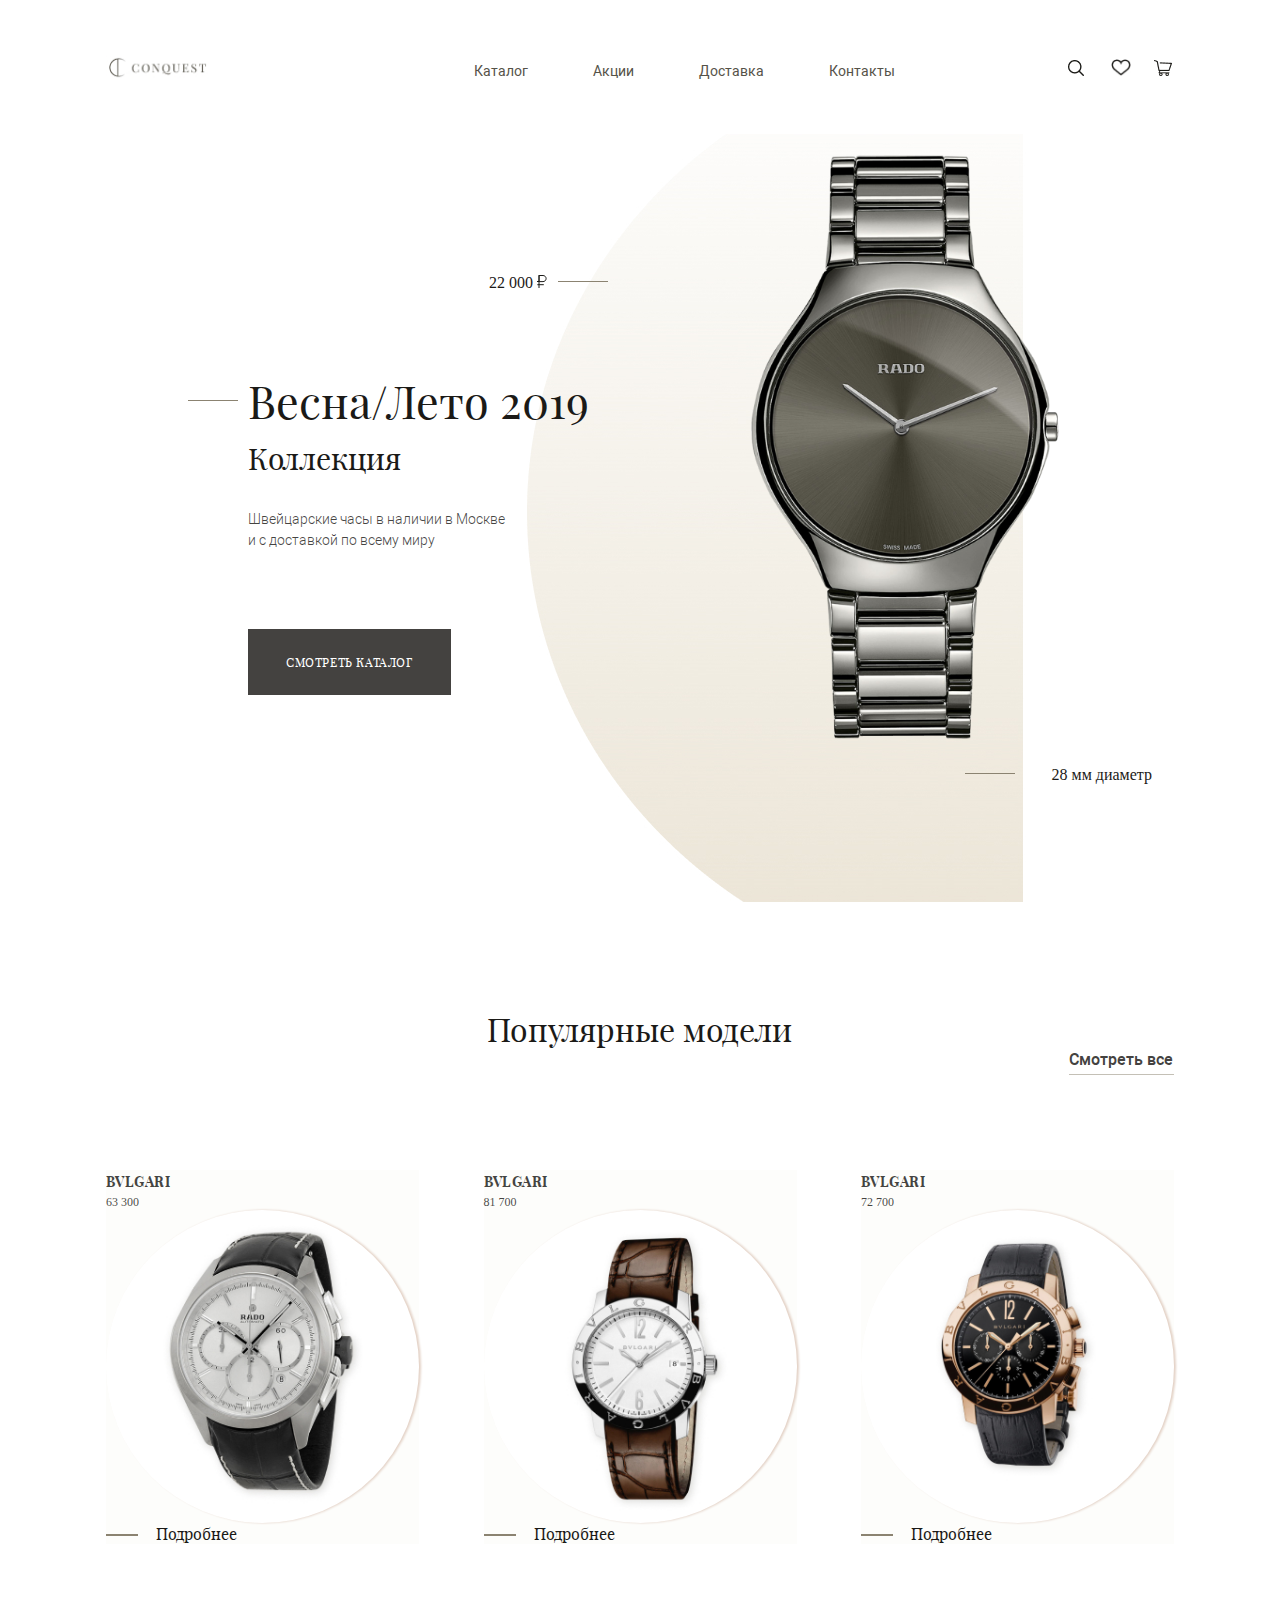
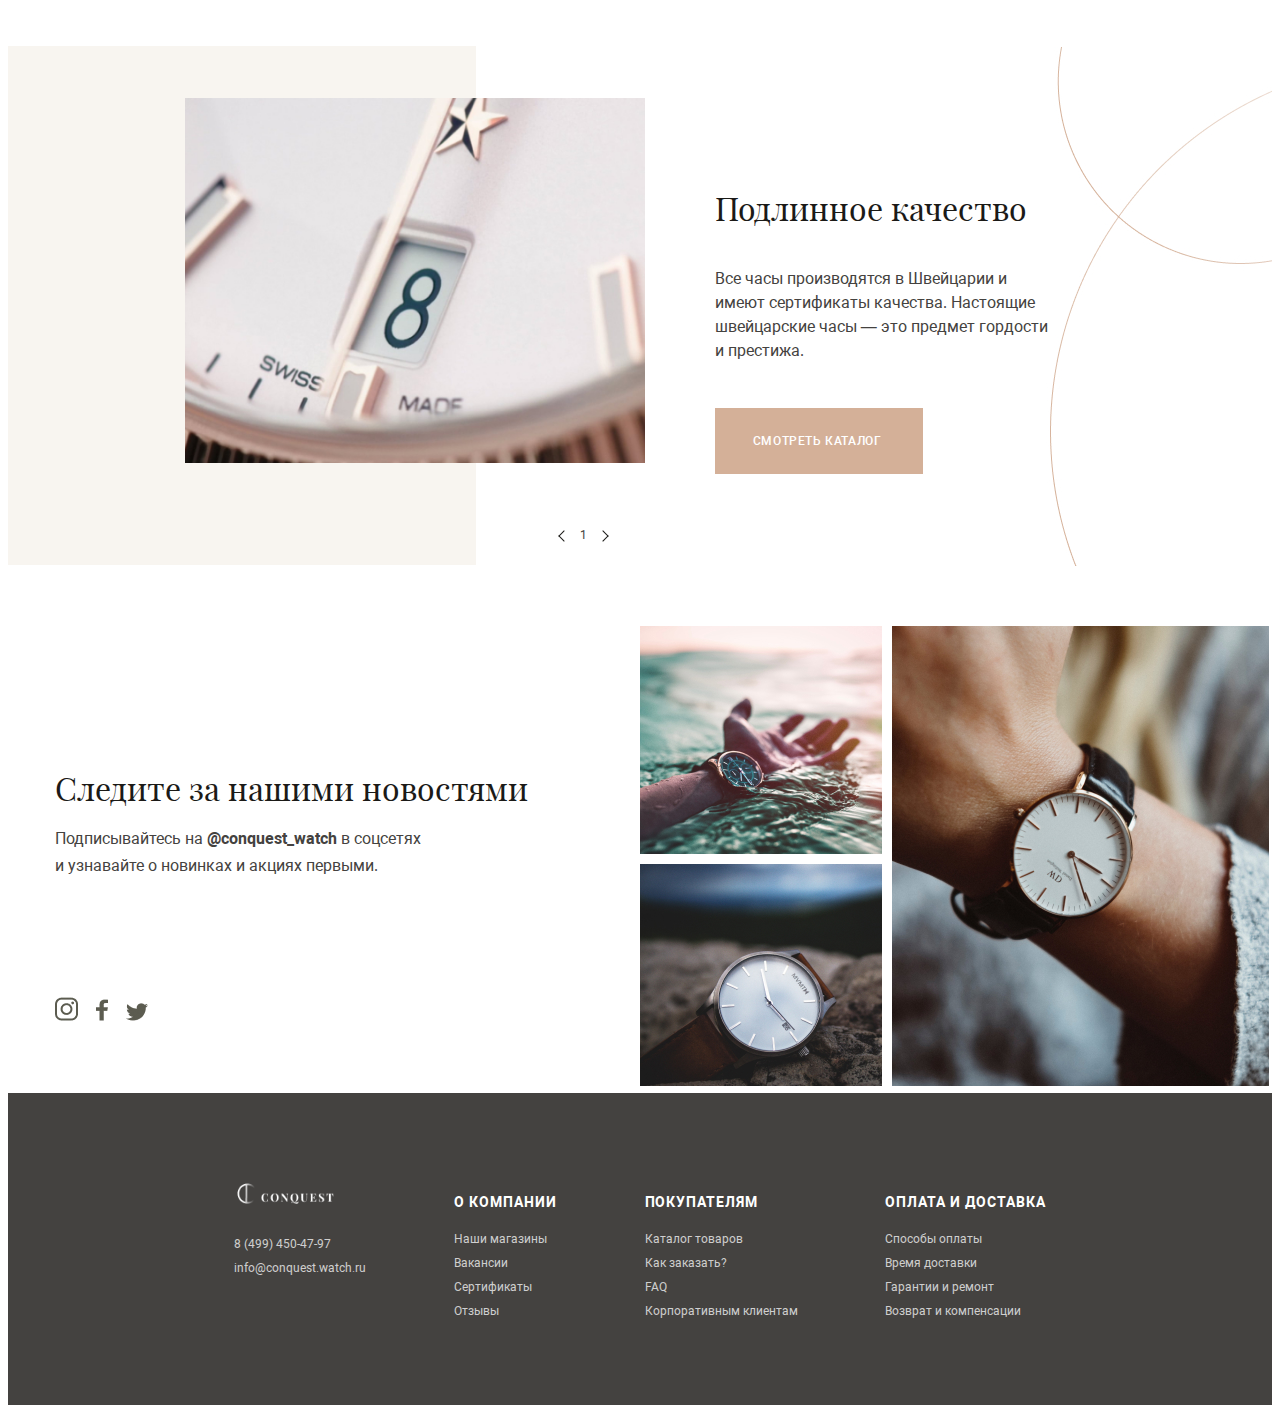
==== source/WatchStore/index.html @ 97997b3a "Add files via upload" ====
<!DOCTYPE html>
<html lang="ru">
<head>
  <meta charset="UTF-8">
  <meta name="viewport" content="width=device-width, initial-scale=1.0">
  <link rel="stylesheet" href="styles/header_style.css">
  <link rel="stylesheet" href="styles/main_style.css">
  <link rel="stylesheet" href="styles/footer_style.css">
  <title>Watch</title>
</head>

<body>

<header class="page-header">
  <h1 class="visually-hidden">Коллекция часов Conquest</h1>
  <nav class="page-header__main-nav main-nav">
    <a class="main-nav__logo logo">
      <img class="logo__img" src="img/logo.jpg" alt="Логотип" width="103" height="26">
    </a>

    <ul class="main-nav__list">
      <li class="main-nav__item">
        <a class="main-nav__link" href="#">Каталог</a>
      </li>
      <li class="main-nav__item">
        <a class="main-nav__link" href="#">Акции</a>
      </li>
      <li class="main-nav__item">
        <a class="main-nav__link" href="#">Доставка</a>
      </li>
      <li class="main-nav__item">
        <a class="main-nav__link" href="#">Контакты</a>
      </li>
    </ul>
  </nav>
  <nav class="page-header__user-nav user-nav">
      <a class="user-nav__link" href="#"> 
        <img src="img/Vector.jpg" alt="поиск" >
      </a>
      <a class="user-nav__link" href="#">
        <img src="img/Vector-2.jpg" alt="избранное" >
      </a>
      <a class="user-nav__link" href="#" >
        <img src="img/Vector-1.jpg" alt="корзина" >
      </a>
  </nav>
</header>

<main class="main">
  <section class="promo">
    <div class='promo__info'>
      <h2 class="promo__title">Весна/Лето 2019</h2>
      <p class="promo__sub-title">Коллекция</p>
      <p class="promo__description">Швейцарские часы в наличии в Москве и с доставкой по всему миру</p>
      <a class="promo__link button button--dark" href="#">Смотреть каталог</a>
    </div>
    <div class="promo__item">
      <img class="promo__img" src="img/watch_main.png" alt="Тёмные часы с сапфировым стеклом из новой коллекции" width="502" height="804">
      <span class="promo__price">22 000
        <svg width="10" height="13" viewBox="0 0 10 13" fill="none" xmlns="http://www.w3.org/2000/svg">
          <path d="M2.04761 0.500854H6.03569C7.72543 0.500854 9.09524 1.87066 9.09524 3.5604C9.09524 5.25014 7.72543 6.61995 6.03569 6.61995H2.04761V0.500854Z" stroke="#1B1A17"/>
          <path d="M2 6.50085H0" stroke="#1B1A17"/>
          <path d="M2.00006 0.000854492V13.0009M0.30957 9.69562H6.80958" stroke="#1B1A17"/>
        </svg>
      </span>
      <span class="promo__characteristics">28 мм диаметр</span>
    </div>
  </section>
  
  <section class="popular">
    <h3 class="popular__title heading">Популярные модели</h3>
    <a class="popular__show-more" href="#">Смотреть все</a>
    <ul class="popular__list">
      <li class="popular__item">
        <article class="popular__card card">
          <h2 class="card__title">BVLGARI</h2>
          <span class="card__price">63 300</span>
          <img class="card__img" src="img/watch_1.jpg" alt="описание вида часов" width="313" height="313">
          <a class="card__link" href="#">Подробнее</a>
        </article>
      </li>
      <li class="popular__item">
        <article class="popular__card card">
          <h2 class="card__title">BVLGARI</h2>
          <span class="card__price">81 700</span>
          <img  class="card__img" src="img/watch_3.jpg" alt="описание вида часов" width="313" height="313">
          <a class="card__link" href="#">Подробнее</a>
        </article>
      </li>
      <li class="popular__item">
        <article class="popular__card card">
          <h2 class="card__title">BVLGARI</h2>
          <span class="card__price">72 700</span>
          <img  class="card__img" src="img/watch_4.jpg" alt="описание вида часов" width="313" height="313">
          <a class="card__link" href="#">Подробнее</a>
        </article>
      </li>
    </ul>
  </section>

  <section class="advantages">
    <h2 class="visually-hidden">Преимущества</h2>
    <ul class="advantagess__list">
      <li class="advantages__item visually-hidden">
        <div class="advantages__left">
          <img class="advantages__img" src="img/photo_banner.jpg" alt="детализация механизма часов" width="521" height="414">
        </div>
        <div class="advantages__right">
          <h3 class="advantages__title heading">Подлинное качество</h3>
          <p class="advantages__description">Все часы производятся в Швейцарии и имеют сертификаты качества. Настоящие швейцарские часы — это предмет гордости и престижа.</p>
          <a class="advantages__link button" href="#">Смотреть каталог</a>
        </div>
      </li>
      <li class="advantages__item visually-hidden">
        <div class="advantages__left">
          <img class="advantages__img" src="img/photo_banner2.jpg" alt="детализация механизма часов" width="521" height="414">
        </div>
        <div class="advantages__right">
          <h3 class="advantages__title heading">Быстрая доставка</h3>
          <p class="advantages__description">Ваши часы найдут вас хоть в исландских ледниках, хоть в перуанских Андах.</p>
          <a class="advantages__link button" href="#">Смотреть каталог</a>
        </div>
      </li>
      <li class="advantages__item visually-hidden">
        <div class="advantages__left">
          <img class="advantages__img" src="img/photo_banner3.jpg" alt="детализация механизма часов" width="521" height="414">
        </div>
        <div class="advantages__right">
          <h3 class="advantages__title heading">Доступный сервис</h3>
          <p class="advantages__description">Курьер бесплатно заберет наши часы в случае поломки в период гарантийного срока, а потом привезет обратно. </p>
          <a class="advantages__link button" href="#">Смотреть каталог</a>
        </div>
      </li>
    </ul>
    <div class="advantages__slider-control slider-control">
      <button class="advantages__button arrow_prev" type="button"></button>
      <span class="slider-control__position"></span>
      <button class="advantages__button arrow_next" type="button"></button>
    </div>
  </section>

  <section class="news-company">
    <h2 class="visually-hidden">Подписка на новости</h2>
    <div class="news-company__left">
      <h2 class="news-company__text heading">Следите за нашими новостями</h2>
      <p class="news-company__description">Подписывайтесь на <strong>@conquest_watch</strong> в соцсетях <br> и узнавайте о новинках и акциях первыми.</p>
      <section class="news-company__socials socials">
        <h2 class="visually-hidden">Наши социальные сети</h2>
        <ul class="socials__list">
          <li class="socials__item">
            <a class="socials__link" href="https://instagram.com" target="_blank"><img src="img/instagram_icon.jpg" alt="Мы в инсте" /></a>
          </li>
          <li class="socials__item">
            <a class="socials__link" href="https://facebook.com" target="_blank"> <img src="img/facebook_icon.jpg" alt="Мы в ФБ" /></a>
          </li>
          <li class="socials__item">
            <a class="socials__link" href="https://twitter.com" target="_blank"> <img src="img/twitter_icon.jpg" alt="Мы в twitter" /></a>
          </li>
        </ul>
      </section>
    </div>
    <div class="news-company__right">
      <a href="#"><img class="news-company__img open-modal" data-modal="1" src="img/photo_1.jpg" alt="Описание фото" width="242" height="228"></a>
      <a href="#"><img class="news-company__img open-modal" data-modal="2" src="img/photo_2.jpg" alt="Описание фото" width="242" height="228"></a>
      <a href="#"><img class="news-company__img open-modal" data-modal="3" src="img/photo_3.jpg" alt="Описание фото" width="377" height="460"></a>
    </div>

    <div class="modal-window" data-modal="1">
      <svg class="modal__cross js-modal-close" xmlns="http://www.w3.org/2000/svg" viewBox="0 0 24 24">
        <path d="M23.954 21.03l-9.184-9.095 9.092-9.174-2.832-2.807-9.09 9.179-9.176-9.088-2.81 2.81 9.186 9.105-9.095 9.184 2.81 2.81 9.112-9.192 9.18 9.1z"/></svg>
      <div class="modal__title">
        <img class="modal-window__img" alt="Описание фото" />
        <div class="modal-window__text">
          <h2>This is news!</h2>
          <p>Sed ut perspiciatis, unde omnis iste natus error sit voluptatem accusantium doloremque laudantium, 
            totam rem aperiam eaque ipsa, quae ab illo inventore veritatis et quasi architecto beatae vitae dicta sunt, 
            explicabo. Nemo enim ipsam voluptatem, quia voluptas sit, aspernatur aut odit aut fugit, 
            sed quia consequuntur magni dolores eos, qui ratione voluptatem sequi nesciunt, neque porro quisquam est, 
            qui dolorem ipsum, quia dolor sit, amet, consectetur, adipisci velit, sed quia non numquam eius modi 
            tempora incidunt, ut labore et dolore magnam aliquam quaerat voluptatem. </p>
            <p>Ut enim ad minima veniam, quis nostrum exercitationem ullam corporis suscipit laboriosam, 
            nisi ut aliquid ex ea commodi consequatur? Quis autem vel eum iure reprehenderit, qui in ea voluptate 
            velit esse, quam nihil molestiae consequatur, vel illum, qui dolorem eum fugiat, quo voluptas nulla pariatur? 
            At vero eos et accusamus et iusto odio dignissimos ducimus, qui blanditiis praesentium voluptatum 
            deleniti atque corrupti, quos dolores et quas molestias excepturi sint, obcaecati cupiditate non provident, 
            similique sunt in culpa, qui officia deserunt mollitia animi, id est laborum et dolorum fuga. </p>
        </div>
      </div>
    </div>

    <div class="modal-window" data-modal="2">
      <svg class="modal__cross js-modal-close" xmlns="http://www.w3.org/2000/svg" viewBox="0 0 24 24">
        <path d="M23.954 21.03l-9.184-9.095 9.092-9.174-2.832-2.807-9.09 9.179-9.176-9.088-2.81 2.81 9.186 9.105-9.095 9.184 2.81 2.81 9.112-9.192 9.18 9.1z"/></svg>
        <div class="modal__title">
          <img class="modal-window__img" alt="Описание фото" />
          <div class="modal-window__text">
            <h2>This is news!</h2>
            <p>Sed ut perspiciatis, unde omnis iste natus error sit voluptatem accusantium doloremque laudantium, 
              totam rem aperiam eaque ipsa, quae ab illo inventore veritatis et quasi architecto beatae vitae dicta sunt, 
              explicabo. Nemo enim ipsam voluptatem, quia voluptas sit, aspernatur aut odit aut fugit, 
              sed quia consequuntur magni dolores eos, qui ratione voluptatem sequi nesciunt, neque porro quisquam est, 
              qui dolorem ipsum, quia dolor sit, amet, consectetur, adipisci velit, sed quia non numquam eius modi 
              tempora incidunt, ut labore et dolore magnam aliquam quaerat voluptatem. </p>
              <p>Ut enim ad minima veniam, quis nostrum exercitationem ullam corporis suscipit laboriosam, 
              nisi ut aliquid ex ea commodi consequatur? Quis autem vel eum iure reprehenderit, qui in ea voluptate 
              velit esse, quam nihil molestiae consequatur, vel illum, qui dolorem eum fugiat, quo voluptas nulla pariatur? 
              At vero eos et accusamus et iusto odio dignissimos ducimus, qui blanditiis praesentium voluptatum 
              deleniti atque corrupti, quos dolores et quas molestias excepturi sint, obcaecati cupiditate non provident, 
              similique sunt in culpa, qui officia deserunt mollitia animi, id est laborum et dolorum fuga. </p>
          </div>
        </div>
    </div>

    <div class="modal-window" data-modal="3">
      <svg class="modal__cross js-modal-close" xmlns="http://www.w3.org/2000/svg" viewBox="0 0 24 24">
        <path d="M23.954 21.03l-9.184-9.095 9.092-9.174-2.832-2.807-9.09 9.179-9.176-9.088-2.81 2.81 9.186 9.105-9.095 9.184 2.81 2.81 9.112-9.192 9.18 9.1z"/></svg>
        <div class="modal__title">
          <img class="modal-window__img" alt="Описание фото" />
          <div class="modal-window__text">
            <h2>This is news!</h2>
            <p>Sed ut perspiciatis, unde omnis iste natus error sit voluptatem accusantium doloremque laudantium, 
              totam rem aperiam eaque ipsa, quae ab illo inventore veritatis et quasi architecto beatae vitae dicta sunt, 
              explicabo. Nemo enim ipsam voluptatem, quia voluptas sit, aspernatur aut odit aut fugit, 
              sed quia consequuntur magni dolores eos, qui ratione voluptatem sequi nesciunt, neque porro quisquam est, 
              qui dolorem ipsum, quia dolor sit, amet, consectetur, adipisci velit, sed quia non numquam eius modi 
              tempora incidunt, ut labore et dolore magnam aliquam quaerat voluptatem. </p>
              <p>Ut enim ad minima veniam, quis nostrum exercitationem ullam corporis suscipit laboriosam, 
              nisi ut aliquid ex ea commodi consequatur? Quis autem vel eum iure reprehenderit, qui in ea voluptate 
              velit esse, quam nihil molestiae consequatur, vel illum, qui dolorem eum fugiat, quo voluptas nulla pariatur? 
              At vero eos et accusamus et iusto odio dignissimos ducimus, qui blanditiis praesentium voluptatum 
              deleniti atque corrupti, quos dolores et quas molestias excepturi sint, obcaecati cupiditate non provident, 
              similique sunt in culpa, qui officia deserunt mollitia animi, id est laborum et dolorum fuga. </p>
          </div>
        </div>
    </div>

    <div class="overlay-modal"></div>
  </section>
</main>

<footer class="page-footer">
  <div class="page-footer__column page-footer-column--logo">
    <a class="page-footer__logo logo">
      <img class="page-footer__logo logo" src="img/logo_footer.png" alt="Логотип" width="103" height="26">
    </a>
    <div class="page-footer__wrapper">
      <p><a class="page-footer__link" href="tel:+784994504797">8 (499) 450-47-97</a><br>
      <a class="page-footer__link" href="mailto:info@conquest.watch.ru">info@conquest.watch.ru</a></p>
    </div>
  </div>
  <div class="page-footer__column page-footer__column--about">
    <h3 class="page-footer__title">О Компании</h3>
    <div class="page-footer__wrapper">
      <ul class="page-footer__list">
        <li class="page-footer__item">
          <a class="page-footer__link" href="#">Наши магазины</a>
        </li>
        <li class="page-footer__item">
          <a class="page-footer__link" href="#">Вакансии</a>
        </li>
        <li class="page-footer__item">
          <a class="page-footer__link" href="#">Сертификаты</a>
        </li>
        <li class="page-footer__item">
          <a class="page-footer__link" href="#">Отзывы</a>
        </li>
      </ul>
    </div>
  </div>
  <div class="page-footer__column page-footer__column--about">
    <h3 class="page-footer__title">Покупателям</h3>
    <div class="page-footer__wrapper">
      <ul class="page-footer__list">
        <li class="page-footer__item">
          <a class="page-footer__link" href="#">Каталог товаров</a>
        </li>
        <li class="page-footer__item">
          <a class="page-footer__link" href="#">Как заказать?</a>
        </li>
        <li class="page-footer__item">
          <a class="page-footer__link" href="#">FAQ</a>
        </li>
        <li class="page-footer__item">
          <a class="page-footer__link" href="#">Корпоративным клиентам</a>
        </li>
      </ul>
    </div>
  </div>
  <div class="page-footer__column page-footer__column--about">
    <h3 class="page-footer__title">Оплата и доставка</h3>
    <div class="page-footer__wrapper">
      <ul class="page-footer__list">
        <li class="page-footer__item">
          <a class="page-footer__link" href="#">Способы оплаты</a>
        </li>
        <li class="page-footer__item">
          <a class="page-footer__link" href="#">Время доставки</a>
        </li>
        <li class="page-footer__item">
          <a class="page-footer__link" href="#">Гарантии и ремонт</a>
        </li>
        <li class="page-footer__item">
          <a class="page-footer__link" href="#">Возврат и компенсации</a>
        </li>
      </ul>
    </div>
  </div>
</footer>
<script src="scripts/index.js" ></script>
</body>
</html>
---- source/WatchStore/styles/header_style.css ----
@font-face {
  font-family: "Playfair Display";
  src: url("../fonts/playfair/Playfairdisplayregular.woff2") format("woff2");
  font-weight: 400;
  font-style: normal;
  font-display: swap;
}

@font-face {
  font-family: "Playfair Display";
  src: url("../fonts/playfair/Playfairdisplaybold.woff2") format("woff2");
  font-weight: 700;
  font-style: normal;
  font-display: swap;
}

@font-face {
  font-family: "Roboto";
  src: url("../fonts/roboto/Roboto.woff2") format("woff2");
  font-weight: 400;
  font-style: normal;
  font-display: swap;
}

@font-face {
  font-family: "Roboto";
  src: url("../fonts/roboto/Robotobold.woff2") format("woff2");
  font-weight: 700;
  font-style: normal;
  font-display: swap;
}

@font-face {
  font-family: "Roboto";
  src: url("../fonts/roboto/Robotolight.woff2") format("woff2");
  font-weight: 300;
  font-style: normal;
  font-display: swap;
}

@font-face {
  font-family: "Roboto";
  src: url("../fonts/roboto/Robotoblack.woff2") format("woff2");
  font-weight: 900;
  font-style: normal;
  font-display: swap;
}

@font-face {
  font-family: "Roboto";
  src: url("../fonts/roboto/Robotoitalic.woff2") format("woff2");
  font-weight: 400;
  font-style: italic;
  font-display: swap;
}

@font-face {
  font-family: "Roboto";
  src: url("../fonts/roboto/Robotomedium.woff2") format("woff2");
  font-weight: 500;
  font-style: normal;
  font-display: swap;
}

@font-face {
  font-family: "Roboto";
  src: url("../fonts/roboto/Robotothin.woff2") format("woff2");
  font-weight: 100;
  font-style: normal;
  font-display: swap;
}

body {
  font-family: "Roboto", sans-serif;
  font-size: 16px;
  line-height: 24px;
  color: #444240;
  background-color: #ffffff;
}

a {
  text-decoration: none;
  cursor: pointer;
}

h2 {
  margin: 0;
}

a:active {
  color: #d4b098;
}

img {
  max-width: 100%;
  height: auto;
}

ul {
  list-style: none;
  padding: 0;
}

.heading {
  font-family: "Playfair Display", serif;
  font-weight: 400;
  font-size: 32px;
  line-height: 43px;
  color: #1b1a17;
}

.button {
  font-weight: 500;
  font-size: 12px;
  line-height: 14px;
  letter-spacing: 0.05em;
  text-transform: uppercase;
  color: #ffffff;
  padding: 26px 38px;
  background-color: #d4b098;
}

.button--dark {
  background-color: #444240;
}

.main-nav__link {
  font-size: 14px;
  line-height: 16px;
  color: #555248;
}

.news-company__description {
  font-size: 16px;
  line-height: 27px;
  color: #444240;
}

.page-footer {
  background-color: #444240;
}

.page-footer__link {
  font-size: 12px;
  line-height: 14px;
  color: rgba(255, 255, 255, 0.75);
}

.page-footer__title {
  font-weight: 700;
  font-size: 14px;
  line-height: 16px;
  letter-spacing: 0.07em;
  text-transform: uppercase;
  color: #ffffff;
}

.page-header {
  display: flex;
  padding: 35px 98px;
  justify-content: space-between;
}

.main-nav {
  display: flex;
  align-items: center;
  justify-content: space-between;
}

.main-nav__logo {
  display: inline-block;
  margin-right: 265px;
}

.main-nav__list {
  display: flex;
}

.main-nav__item:not(:last-child) {
  margin-right: 65px;
}

.main-nav__item {
  align-self: start;
}

a:hover {
  color: #d4b098;
}

.user-nav {
  display: flex;
  margin-top: 16px;
}

.user-nav__link {
  width: 20px;
  height: 20px;
}

.user-nav__link:not(:last-child) {
  margin-right: 23px;
}

@keyframes change {
  from {
    transform: rotate(0);
  }
  to {
    transform: rotate(360deg);
  }
}

.user-nav__link:hover {
  animation: change 2s;
  color: #fff;
}
---- source/WatchStore/styles/main_style.css ----
.promo {
  font-family: "Playfair Display", serif;
  color: #1b1a17;
  display: flex;
  justify-content: space-between;
  margin: 0 120px;
  position: relative;
  background: url(../img/elipse_main.jpg) no-repeat -70px 0px;
}

.promo__title {
  font-weight: 400;
  font-size: 45px;
  line-height: 60px;
  white-space: nowrap;
}

.promo__title::before {
  position: absolute;
  content: "";
  width: 50px;
  height: 0;
  border-bottom: 1px solid #8b8371;
  display: inline-block;
  top: 30px;
  left: -60px;
}

.promo__sub-title {
  font-size: 30px;
  margin-top: 16px;
}

.promo__description {
  font-family: "Roboto", sans-serif;
  font-weight: 300;
  font-size: 14px;
  line-height: 21px;
  width: 260px;
  color: rgba(27, 26, 23, 0.82);
  margin-top: 39px;
}

.promo__item {
  width: 650px;
  margin-right: 50px;
}

.promo__info {
  margin: 236px 120px;
  position: relative;
}

.promo__link {
  display: inline-block;
  margin-top: 64px;
}

.promo__price {
  font-size: 16px;
  line-height: 22px;
  font-family: serif;
  position: absolute;
  right: 583px;
  top: 138px;
  width: 80px;
}

.promo__price::after {
  position: absolute;
  content: "";
  width: 50px;
  height: 0;
  border-bottom: 1px solid #8b8371;
  display: inline-block;
  top: 9px;
  margin-left: 11px;
}

.promo__characteristics {
  font-size: 16px;
  font-family: serif;
  line-height: 22px;
  position: absolute;
  right: 0;
  bottom: 145px;
}

.promo__characteristics::before {
  position: absolute;
  content: "";
  width: 50px;
  height: 0;
  border-bottom: 1px solid #8b8371;
  display: inline-block;
  top: 9px;
  margin-right: 15px;
  right: 122px;
}

.popular__title {
  margin: 76px auto 0;
  width: 306px;
}

.popular__list {
  display: flex;
  justify-content: space-between;
  padding: 79px 98px 86px;
}

.popular__show-more {
  font-weight: 500;
  font-size: 16px;
  line-height: 19px;
  color: #444240;

  display: block;
  width: 105px;
  padding-bottom: 5px;
  border-bottom: 1px solid #c4c0b6;
  margin-left: auto;
  margin-right: 98px;
}

.popular__item {
  width: 313px;
  background-color: #fdfdfb;
}

.card {
  font-family: "Playfair Display", serif;
  display: grid;
}

.card__title {
  font-weight: 700;
  font-size: 14px;
  line-height: 24px;
  letter-spacing: 0.03em;
  color: rgba(27, 26, 23, 0.82);
}

.card__price {
  font-size: 12px;
  font-family: serif;
  line-height: 16px;
  color: rgba(27, 26, 23, 0.82);
}

.card__link {
  font-size: 16px;
  line-height: 21px;
  color: #1b1a17;
  position: relative;
  padding-left: 50px;
}

.card__link::before {
  content: "";
  position: absolute;
  width: 30px;
  height: 0px;
  top: 11px;
  left: 0px;
  border: 1px solid #8b8371;
}

.card__img {
  filter: drop-shadow(2px 0px 1px #e2d0c4);
  border-radius: 50%;
}

.advantages {
  padding: 52px 222px 21px 177px;
  background: url("../img/background_banner_1.jpg") no-repeat,
    url("../img/background_banner.jpg") no-repeat 100%;
}

.advantagess__list {
  padding: 0;
  margin: 0;
}

.advantages__item {
  display: flex;
}

.advantages__left {
  width: 521px;
  height: 414px;
  margin-right: 70px;
}

.advantages__right {
  width: 380px;
  display: flex;
  flex-direction: column;
}

.advantages__title {
  margin: 88px 0 38px;
}

.advantages__description {
  font-size: 16px;
  line-height: 24px;
  color: #444240;
  margin-top: 0;
  margin-bottom: 45px;
}

.advantages__link {
  width: 132px;
}

.advantages__link:hover {
  color: #444240;
}

.slider-control {
  width: 60px;
  height: 13px;
  font-size: 12px;
  line-height: 16px;
  display: flex;
  margin-top: 20px;
  margin-left: 375px;
}

.advantages__button {
  border: none;
  padding: 0;
  width: 8px;
  height: 8px;
  border-top: 0.5px solid #1b1a17;
  border-left: 0.5px solid #1b1a17;
  background: #fff;
  cursor: pointer;
}

.arrow_prev {
  transform: rotate(-45deg);
}

.arrow_next {
  transform: rotate(135deg);
}

.slider-control__position {
  margin-top: 3px;
  display: inline-block;
  margin: -5px 12px;
}

.news-company {
  display: flex;
  flex-direction: row;
  width: 1171px;
  margin: 60px auto 0;
}

.news-company__left {
  width: 50%;
  margin-top: 140px;
}

.news-company__right {
  display: flex;
  flex-direction: column;
  flex-wrap: wrap;
  row-gap: 3px;
  column-gap: 10px;
  width: 50%;
  max-height: 500px;
}

.socials__list {
  display: flex;
  padding: 0;
  column-gap: 18px;
  align-items: baseline;
  margin-top: 118px;
}

.socials__link:hover {
  filter: opacity(30%);
  transition: 0.5s ease-in-out;
}

.modal-window {
  position: fixed;
  top: 50%;
  left: 50%;
  transform: translate(-50%, -50%);
  z-index: 11;
  box-shadow: 0 3px 10px -0.5px rgba(0, 0, 0, 0.2);
  text-align: center;
  padding: 30px;
  border-radius: 3px;
  background-color: #fff;
  transition: 0.3s all;
  display: none;
}

.modal__cross {
  width: 15px;
  height: 15px;
  position: absolute;
  top: 20px;
  right: 20px;
  fill: #444;
  cursor: pointer;
}

.overlay-modal {
  display: none;
  position: fixed;
  top: 0;
  left: 0;
  width: 100%;
  height: 100%;
  background-color: rgba(0, 0, 0, 0.5);
  z-index: 10;
  transition: 0.3s all;
}

.modal-window.active,
.overlay-modal.active {
  display: block;
}

.modal__title {
  display: flex;
  flex-direction: row;
  justify-content: space-between;
  height: 80vh;
  text-align: justify;
  overflow: scroll;
}

.modal-window__img {
  object-fit: cover;
  margin-bottom: 25px;
  margin-right: 25px;
  position: sticky;
  top: 0;
}
---- source/WatchStore/styles/footer_style.css ----
.page-footer {
  display: flex;
  flex-direction: row;
  justify-content: space-around;
  padding: 87px 182px 67px;
}

.visually-hidden {
  display: none;
}
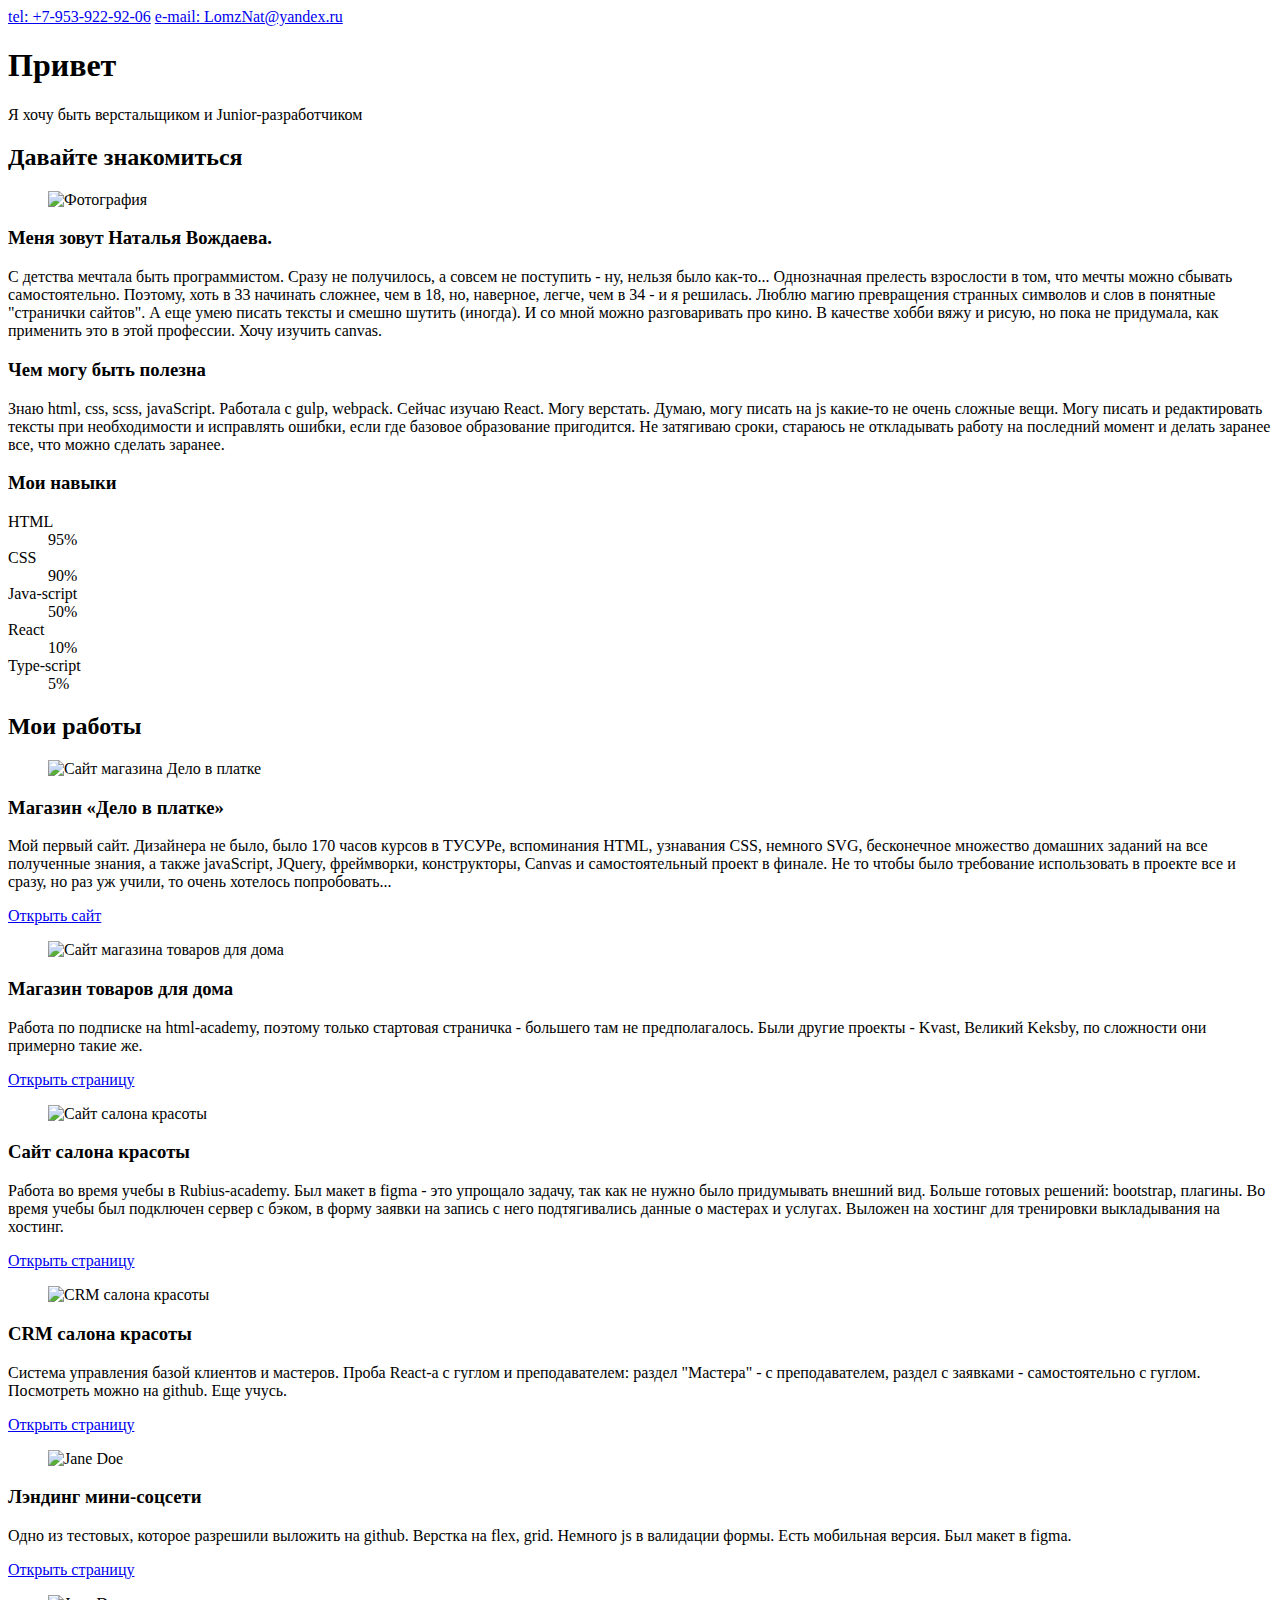
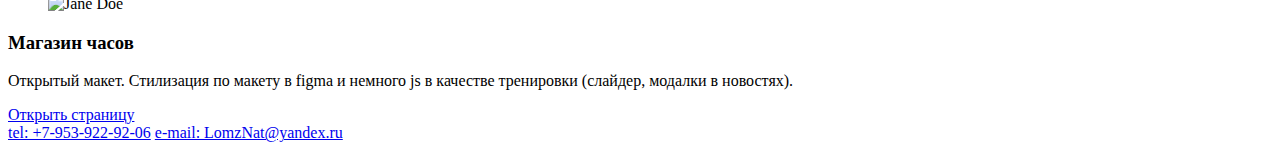
==== commit 2bc226db: "WatchStore like a new page" ====
--- a/source/WatchStore/index.html
+++ b/source/WatchStore/index.html
@@ -1,311 +1,126 @@
 <!DOCTYPE html>
 <html lang="ru">
-<head>
-  <meta charset="UTF-8">
-  <meta name="viewport" content="width=device-width, initial-scale=1.0">
-  <link rel="stylesheet" href="styles/header_style.css">
-  <link rel="stylesheet" href="styles/main_style.css">
-  <link rel="stylesheet" href="styles/footer_style.css">
-  <title>Watch</title>
-</head>
+  <head>
+    <meta charset="UTF-8">
+    <link rel="stylesheet" href="style.css">
+    <link href="https://fonts.googleapis.com/css?family=Montserrat:400,500,700|Old+Standard+TT&display=swap&subset=cyrillic" rel="stylesheet">
+    <title>Портфолио Junior dev_Вождаева</title>
+  </head>
 
-<body>
+  <body>
+    <header class="page-header">
+      <div class="container">
+      <a href="tel:+79539229206" class="header-phone">tel: +7-953-922-92-06</a>
+      <a href="mailto:LomzNat@yandex.ru" class="header-email">e-mail: LomzNat@yandex.ru</a>  
+      </div>  
+    </header>
 
-<header class="page-header">
-  <h1 class="visually-hidden">Коллекция часов Conquest</h1>
-  <nav class="page-header__main-nav main-nav">
-    <a class="main-nav__logo logo">
-      <img class="logo__img" src="img/logo.jpg" alt="Логотип" width="103" height="26">
-    </a>
+    <section class="hero-image">
+      <div class="container">
+      <h1 class="heading">Привет</h1>
+      <p>Я хочу быть верстальщиком и Junior-разработчиком</p>
+    </div>
+    </section>
 
-    <ul class="main-nav__list">
-      <li class="main-nav__item">
-        <a class="main-nav__link" href="#">Каталог</a>
-      </li>
-      <li class="main-nav__item">
-        <a class="main-nav__link" href="#">Акции</a>
-      </li>
-      <li class="main-nav__item">
-        <a class="main-nav__link" href="#">Доставка</a>
-      </li>
-      <li class="main-nav__item">
-        <a class="main-nav__link" href="#">Контакты</a>
-      </li>
-    </ul>
-  </nav>
-  <nav class="page-header__user-nav user-nav">
-      <a class="user-nav__link" href="#"> 
-        <img src="img/Vector.jpg" alt="поиск" >
-      </a>
-      <a class="user-nav__link" href="#">
-        <img src="img/Vector-2.jpg" alt="избранное" >
-      </a>
-      <a class="user-nav__link" href="#" >
-        <img src="img/Vector-1.jpg" alt="корзина" >
-      </a>
-  </nav>
-</header>
+    <section class="intro">
+      <div class="container">
+      <h2 class="subheading">Давайте знакомиться</h2>
+      <figure class="user-image">
+        <img src="files/photo2.jpeg" width="928" height="536" alt="Фотография">
+      </figure>
+      <h3>Меня зовут Наталья Вождаева.</h3>
+      <p>С детства мечтала быть программистом. Сразу не получилось, а совсем не поступить - ну, нельзя было как-то... 
+        Однозначная прелесть взрослости в том, что мечты можно сбывать самостоятельно. Поэтому, хоть в 33 начинать сложнее, 
+        чем в 18, но, наверное, легче, чем в 34 - и я решилась. Люблю магию превращения странных символов и слов 
+        в понятные "странички сайтов". А еще умею писать тексты и смешно шутить (иногда). И со мной можно разговаривать про кино. 
+        В качестве хобби вяжу и рисую, но пока не придумала, как применить это в этой профессии. Хочу изучить canvas. 
+      <h3>Чем могу быть полезна</h3>
+      <p>Знаю html, css, scss, javaScript. Работала с gulp, webpack. Сейчас изучаю React. Могу верстать. Думаю, могу писать на js
+        какие-то не очень сложные вещи. Могу писать и редактировать тексты при необходимости и исправлять ошибки, если 
+        где базовое образование пригодится. Не затягиваю сроки, стараюсь не откладывать работу на последний момент и делать заранее все, 
+        что можно сделать заранее. 
+      </p>
+    
+    <div class="skills">
+      <h3>Мои навыки</h3>
+      <dl class="skills-list">
+        <dt class="skill-html">HTML</dt>
+        <dd class="level"><div style="width: 95%;">95%</div></dd>
+        <dt class="skill-css">CSS</dt>
+        <dd class="level"><div style="width: 90%;">90%</div></dd>
+        <dt class="skill-js">Java-script</dt>
+        <dd class="level"><div style="width: 50%;">50%</div></dd>
+        <dt class="skill-react">React</dt>
+        <dd class="level"><div style="width: 15%;">10%</div></dd>
+        <dt class="skill-ts">Type-script</dt>
+        <dd class="level"><div style="width: 10%;">5%</div></dd>
+      </dl>
+    </div>
+    </div>
+    </section>
 
-<main class="main">
-  <section class="promo">
-    <div class='promo__info'>
-      <h2 class="promo__title">Весна/Лето 2019</h2>
-      <p class="promo__sub-title">Коллекция</p>
-      <p class="promo__description">Швейцарские часы в наличии в Москве и с доставкой по всему миру</p>
-      <a class="promo__link button button--dark" href="#">Смотреть каталог</a>
+    <section class="portfolio">
+      <div class="container">
+      <h2 class="subheading">Мои работы</h2>
+
+      <figure class="project-image">
+        <img src="files/delovplatke.jpg" width="928" height="488" alt="Cайт магазина Дело в платке">
+      </figure>
+      <h3>Магазин «Дело в платке»</h3>
+      <p>Мой первый сайт. Дизайнера не было, было 170 часов курсов в ТУСУРе, вспоминания HTML, узнавания CSS, немного SVG,  
+        бесконечное множество домашних заданий на все полученные знания, а также javaScript, 
+        JQuery, фреймворки, конструкторы, Canvas и самостоятельный проект в финале. Не то чтобы было требование 
+        использовать в проекте все и сразу, но раз уж учили, то очень хотелось попробовать...</p>
+      <a class="button" href="source/delovplatke/index.html">Открыть сайт</a>
+      
+      <figure class="project-image">
+        <img src="files/project.jpg" width="928" height="536" alt="Cайт магазина товаров для дома">
+      </figure>
+      <h3>Магазин товаров для дома</h3>
+      <p>Работа по подписке на html-academy, поэтому только стартовая страничка - большего там не предполагалось. 
+        Были другие проекты - Kvast, Великий Keksby, по сложности они примерно такие же.
+      </p>
+      <a class="button" href="source/project/index.html">Открыть страницу</a>
+
+      <figure class="project-image">
+        <img src="files/beautySalon.jpg" width="928" height="536" alt="Cайт салона красоты">
+      </figure>
+      <h3>Cайт салона красоты</h3>
+      <p> Работа во время учебы в Rubius-academy. Был макет в figma - это упрощало задачу, так как не нужно было придумывать 
+        внешний вид. Больше готовых решений: bootstrap, плагины. Во время учебы был подключен сервер с бэком, 
+        в форму заявки на запись с него подтягивались данные о мастерах и услугах. Выложен на хостинг для тренировки выкладывания на хостинг.    
+      </p>
+      <a class="button" href="https://determined-swanson-a44406.netlify.app">Открыть страницу</a>
+
+      <figure class="project-image">
+        <img src="files/crm.jpg" width="928" height="536" alt="CRM салона красоты">
+      </figure>
+      <h3>CRM салона красоты</h3>
+      <p>Система управления базой клиентов и мастеров. Проба React-а с гуглом и преподавателем: раздел "Мастера" - с преподавателем,
+         раздел с заявками - самостоятельно с гуглом. Посмотреть можно на github. Еще учусь.</p>
+      <a class="button" href="https://github.com/NataliaVozhdaeva/BeautyWorld/tree/crm">Открыть страницу</a>   
+
+      <figure class="project-image">
+        <img src="files/JD.png" width="928" height="536" alt="Jane Doe">
+      </figure>
+      <h3>Лэндинг мини-соцсети</h3>
+      <p>Одно из тестовых, которое разрешили выложить на github. Верстка на flex, grid. Немного js в валидации формы. Есть мобильная версия. Был макет в figma.</p>
+      <a class="button" href="source/Jane Doe/src/index.html">Открыть страницу</a>   
+
+      <figure class="project-image">
+        <img src="files/watchStore.jpg" width="928" height="536" alt="Jane Doe">
+      </figure>
+      <h3>Магазин часов</h3>
+      <p>Открытый макет. Стилизация по макету в figma и немного js в качестве тренировки (слайдер, модалки в новостях). </p>
+      <a class="button" href="source/WatchStore/index.html">Открыть страницу</a>   
     </div>
-    <div class="promo__item">
-      <img class="promo__img" src="img/watch_main.png" alt="Тёмные часы с сапфировым стеклом из новой коллекции" width="502" height="804">
-      <span class="promo__price">22 000
-        <svg width="10" height="13" viewBox="0 0 10 13" fill="none" xmlns="http://www.w3.org/2000/svg">
-          <path d="M2.04761 0.500854H6.03569C7.72543 0.500854 9.09524 1.87066 9.09524 3.5604C9.09524 5.25014 7.72543 6.61995 6.03569 6.61995H2.04761V0.500854Z" stroke="#1B1A17"/>
-          <path d="M2 6.50085H0" stroke="#1B1A17"/>
-          <path d="M2.00006 0.000854492V13.0009M0.30957 9.69562H6.80958" stroke="#1B1A17"/>
-        </svg>
-      </span>
-      <span class="promo__characteristics">28 мм диаметр</span>
-    </div>
-  </section>
-  
-  <section class="popular">
-    <h3 class="popular__title heading">Популярные модели</h3>
-    <a class="popular__show-more" href="#">Смотреть все</a>
-    <ul class="popular__list">
-      <li class="popular__item">
-        <article class="popular__card card">
-          <h2 class="card__title">BVLGARI</h2>
-          <span class="card__price">63 300</span>
-          <img class="card__img" src="img/watch_1.jpg" alt="описание вида часов" width="313" height="313">
-          <a class="card__link" href="#">Подробнее</a>
-        </article>
-      </li>
-      <li class="popular__item">
-        <article class="popular__card card">
-          <h2 class="card__title">BVLGARI</h2>
-          <span class="card__price">81 700</span>
-          <img  class="card__img" src="img/watch_3.jpg" alt="описание вида часов" width="313" height="313">
-          <a class="card__link" href="#">Подробнее</a>
-        </article>
-      </li>
-      <li class="popular__item">
-        <article class="popular__card card">
-          <h2 class="card__title">BVLGARI</h2>
-          <span class="card__price">72 700</span>
-          <img  class="card__img" src="img/watch_4.jpg" alt="описание вида часов" width="313" height="313">
-          <a class="card__link" href="#">Подробнее</a>
-        </article>
-      </li>
-    </ul>
-  </section>
+    </section>
 
-  <section class="advantages">
-    <h2 class="visually-hidden">Преимущества</h2>
-    <ul class="advantagess__list">
-      <li class="advantages__item visually-hidden">
-        <div class="advantages__left">
-          <img class="advantages__img" src="img/photo_banner.jpg" alt="детализация механизма часов" width="521" height="414">
-        </div>
-        <div class="advantages__right">
-          <h3 class="advantages__title heading">Подлинное качество</h3>
-          <p class="advantages__description">Все часы производятся в Швейцарии и имеют сертификаты качества. Настоящие швейцарские часы — это предмет гордости и престижа.</p>
-          <a class="advantages__link button" href="#">Смотреть каталог</a>
-        </div>
-      </li>
-      <li class="advantages__item visually-hidden">
-        <div class="advantages__left">
-          <img class="advantages__img" src="img/photo_banner2.jpg" alt="детализация механизма часов" width="521" height="414">
-        </div>
-        <div class="advantages__right">
-          <h3 class="advantages__title heading">Быстрая доставка</h3>
-          <p class="advantages__description">Ваши часы найдут вас хоть в исландских ледниках, хоть в перуанских Андах.</p>
-          <a class="advantages__link button" href="#">Смотреть каталог</a>
-        </div>
-      </li>
-      <li class="advantages__item visually-hidden">
-        <div class="advantages__left">
-          <img class="advantages__img" src="img/photo_banner3.jpg" alt="детализация механизма часов" width="521" height="414">
-        </div>
-        <div class="advantages__right">
-          <h3 class="advantages__title heading">Доступный сервис</h3>
-          <p class="advantages__description">Курьер бесплатно заберет наши часы в случае поломки в период гарантийного срока, а потом привезет обратно. </p>
-          <a class="advantages__link button" href="#">Смотреть каталог</a>
-        </div>
-      </li>
-    </ul>
-    <div class="advantages__slider-control slider-control">
-      <button class="advantages__button arrow_prev" type="button"></button>
-      <span class="slider-control__position"></span>
-      <button class="advantages__button arrow_next" type="button"></button>
-    </div>
-  </section>
-
-  <section class="news-company">
-    <h2 class="visually-hidden">Подписка на новости</h2>
-    <div class="news-company__left">
-      <h2 class="news-company__text heading">Следите за нашими новостями</h2>
-      <p class="news-company__description">Подписывайтесь на <strong>@conquest_watch</strong> в соцсетях <br> и узнавайте о новинках и акциях первыми.</p>
-      <section class="news-company__socials socials">
-        <h2 class="visually-hidden">Наши социальные сети</h2>
-        <ul class="socials__list">
-          <li class="socials__item">
-            <a class="socials__link" href="https://instagram.com" target="_blank"><img src="img/instagram_icon.jpg" alt="Мы в инсте" /></a>
-          </li>
-          <li class="socials__item">
-            <a class="socials__link" href="https://facebook.com" target="_blank"> <img src="img/facebook_icon.jpg" alt="Мы в ФБ" /></a>
-          </li>
-          <li class="socials__item">
-            <a class="socials__link" href="https://twitter.com" target="_blank"> <img src="img/twitter_icon.jpg" alt="Мы в twitter" /></a>
-          </li>
-        </ul>
-      </section>
-    </div>
-    <div class="news-company__right">
-      <a href="#"><img class="news-company__img open-modal" data-modal="1" src="img/photo_1.jpg" alt="Описание фото" width="242" height="228"></a>
-      <a href="#"><img class="news-company__img open-modal" data-modal="2" src="img/photo_2.jpg" alt="Описание фото" width="242" height="228"></a>
-      <a href="#"><img class="news-company__img open-modal" data-modal="3" src="img/photo_3.jpg" alt="Описание фото" width="377" height="460"></a>
-    </div>
-
-    <div class="modal-window" data-modal="1">
-      <svg class="modal__cross js-modal-close" xmlns="http://www.w3.org/2000/svg" viewBox="0 0 24 24">
-        <path d="M23.954 21.03l-9.184-9.095 9.092-9.174-2.832-2.807-9.09 9.179-9.176-9.088-2.81 2.81 9.186 9.105-9.095 9.184 2.81 2.81 9.112-9.192 9.18 9.1z"/></svg>
-      <div class="modal__title">
-        <img class="modal-window__img" alt="Описание фото" />
-        <div class="modal-window__text">
-          <h2>This is news!</h2>
-          <p>Sed ut perspiciatis, unde omnis iste natus error sit voluptatem accusantium doloremque laudantium, 
-            totam rem aperiam eaque ipsa, quae ab illo inventore veritatis et quasi architecto beatae vitae dicta sunt, 
-            explicabo. Nemo enim ipsam voluptatem, quia voluptas sit, aspernatur aut odit aut fugit, 
-            sed quia consequuntur magni dolores eos, qui ratione voluptatem sequi nesciunt, neque porro quisquam est, 
-            qui dolorem ipsum, quia dolor sit, amet, consectetur, adipisci velit, sed quia non numquam eius modi 
-            tempora incidunt, ut labore et dolore magnam aliquam quaerat voluptatem. </p>
-            <p>Ut enim ad minima veniam, quis nostrum exercitationem ullam corporis suscipit laboriosam, 
-            nisi ut aliquid ex ea commodi consequatur? Quis autem vel eum iure reprehenderit, qui in ea voluptate 
-            velit esse, quam nihil molestiae consequatur, vel illum, qui dolorem eum fugiat, quo voluptas nulla pariatur? 
-            At vero eos et accusamus et iusto odio dignissimos ducimus, qui blanditiis praesentium voluptatum 
-            deleniti atque corrupti, quos dolores et quas molestias excepturi sint, obcaecati cupiditate non provident, 
-            similique sunt in culpa, qui officia deserunt mollitia animi, id est laborum et dolorum fuga. </p>
-        </div>
-      </div>
-    </div>
-
-    <div class="modal-window" data-modal="2">
-      <svg class="modal__cross js-modal-close" xmlns="http://www.w3.org/2000/svg" viewBox="0 0 24 24">
-        <path d="M23.954 21.03l-9.184-9.095 9.092-9.174-2.832-2.807-9.09 9.179-9.176-9.088-2.81 2.81 9.186 9.105-9.095 9.184 2.81 2.81 9.112-9.192 9.18 9.1z"/></svg>
-        <div class="modal__title">
-          <img class="modal-window__img" alt="Описание фото" />
-          <div class="modal-window__text">
-            <h2>This is news!</h2>
-            <p>Sed ut perspiciatis, unde omnis iste natus error sit voluptatem accusantium doloremque laudantium, 
-              totam rem aperiam eaque ipsa, quae ab illo inventore veritatis et quasi architecto beatae vitae dicta sunt, 
-              explicabo. Nemo enim ipsam voluptatem, quia voluptas sit, aspernatur aut odit aut fugit, 
-              sed quia consequuntur magni dolores eos, qui ratione voluptatem sequi nesciunt, neque porro quisquam est, 
-              qui dolorem ipsum, quia dolor sit, amet, consectetur, adipisci velit, sed quia non numquam eius modi 
-              tempora incidunt, ut labore et dolore magnam aliquam quaerat voluptatem. </p>
-              <p>Ut enim ad minima veniam, quis nostrum exercitationem ullam corporis suscipit laboriosam, 
-              nisi ut aliquid ex ea commodi consequatur? Quis autem vel eum iure reprehenderit, qui in ea voluptate 
-              velit esse, quam nihil molestiae consequatur, vel illum, qui dolorem eum fugiat, quo voluptas nulla pariatur? 
-              At vero eos et accusamus et iusto odio dignissimos ducimus, qui blanditiis praesentium voluptatum 
-              deleniti atque corrupti, quos dolores et quas molestias excepturi sint, obcaecati cupiditate non provident, 
-              similique sunt in culpa, qui officia deserunt mollitia animi, id est laborum et dolorum fuga. </p>
-          </div>
-        </div>
-    </div>
-
-    <div class="modal-window" data-modal="3">
-      <svg class="modal__cross js-modal-close" xmlns="http://www.w3.org/2000/svg" viewBox="0 0 24 24">
-        <path d="M23.954 21.03l-9.184-9.095 9.092-9.174-2.832-2.807-9.09 9.179-9.176-9.088-2.81 2.81 9.186 9.105-9.095 9.184 2.81 2.81 9.112-9.192 9.18 9.1z"/></svg>
-        <div class="modal__title">
-          <img class="modal-window__img" alt="Описание фото" />
-          <div class="modal-window__text">
-            <h2>This is news!</h2>
-            <p>Sed ut perspiciatis, unde omnis iste natus error sit voluptatem accusantium doloremque laudantium, 
-              totam rem aperiam eaque ipsa, quae ab illo inventore veritatis et quasi architecto beatae vitae dicta sunt, 
-              explicabo. Nemo enim ipsam voluptatem, quia voluptas sit, aspernatur aut odit aut fugit, 
-              sed quia consequuntur magni dolores eos, qui ratione voluptatem sequi nesciunt, neque porro quisquam est, 
-              qui dolorem ipsum, quia dolor sit, amet, consectetur, adipisci velit, sed quia non numquam eius modi 
-              tempora incidunt, ut labore et dolore magnam aliquam quaerat voluptatem. </p>
-              <p>Ut enim ad minima veniam, quis nostrum exercitationem ullam corporis suscipit laboriosam, 
-              nisi ut aliquid ex ea commodi consequatur? Quis autem vel eum iure reprehenderit, qui in ea voluptate 
-              velit esse, quam nihil molestiae consequatur, vel illum, qui dolorem eum fugiat, quo voluptas nulla pariatur? 
-              At vero eos et accusamus et iusto odio dignissimos ducimus, qui blanditiis praesentium voluptatum 
-              deleniti atque corrupti, quos dolores et quas molestias excepturi sint, obcaecati cupiditate non provident, 
-              similique sunt in culpa, qui officia deserunt mollitia animi, id est laborum et dolorum fuga. </p>
-          </div>
-        </div>
-    </div>
-
-    <div class="overlay-modal"></div>
-  </section>
-</main>
-
-<footer class="page-footer">
-  <div class="page-footer__column page-footer-column--logo">
-    <a class="page-footer__logo logo">
-      <img class="page-footer__logo logo" src="img/logo_footer.png" alt="Логотип" width="103" height="26">
-    </a>
-    <div class="page-footer__wrapper">
-      <p><a class="page-footer__link" href="tel:+784994504797">8 (499) 450-47-97</a><br>
-      <a class="page-footer__link" href="mailto:info@conquest.watch.ru">info@conquest.watch.ru</a></p>
-    </div>
-  </div>
-  <div class="page-footer__column page-footer__column--about">
-    <h3 class="page-footer__title">О Компании</h3>
-    <div class="page-footer__wrapper">
-      <ul class="page-footer__list">
-        <li class="page-footer__item">
-          <a class="page-footer__link" href="#">Наши магазины</a>
-        </li>
-        <li class="page-footer__item">
-          <a class="page-footer__link" href="#">Вакансии</a>
-        </li>
-        <li class="page-footer__item">
-          <a class="page-footer__link" href="#">Сертификаты</a>
-        </li>
-        <li class="page-footer__item">
-          <a class="page-footer__link" href="#">Отзывы</a>
-        </li>
-      </ul>
-    </div>
-  </div>
-  <div class="page-footer__column page-footer__column--about">
-    <h3 class="page-footer__title">Покупателям</h3>
-    <div class="page-footer__wrapper">
-      <ul class="page-footer__list">
-        <li class="page-footer__item">
-          <a class="page-footer__link" href="#">Каталог товаров</a>
-        </li>
-        <li class="page-footer__item">
-          <a class="page-footer__link" href="#">Как заказать?</a>
-        </li>
-        <li class="page-footer__item">
-          <a class="page-footer__link" href="#">FAQ</a>
-        </li>
-        <li class="page-footer__item">
-          <a class="page-footer__link" href="#">Корпоративным клиентам</a>
-        </li>
-      </ul>
-    </div>
-  </div>
-  <div class="page-footer__column page-footer__column--about">
-    <h3 class="page-footer__title">Оплата и доставка</h3>
-    <div class="page-footer__wrapper">
-      <ul class="page-footer__list">
-        <li class="page-footer__item">
-          <a class="page-footer__link" href="#">Способы оплаты</a>
-        </li>
-        <li class="page-footer__item">
-          <a class="page-footer__link" href="#">Время доставки</a>
-        </li>
-        <li class="page-footer__item">
-          <a class="page-footer__link" href="#">Гарантии и ремонт</a>
-        </li>
-        <li class="page-footer__item">
-          <a class="page-footer__link" href="#">Возврат и компенсации</a>
-        </li>
-      </ul>
-    </div>
-  </div>
-</footer>
-<script src="scripts/index.js" ></script>
-</body>
-</html>
+    <footer class="page-footer">
+      <div class="container">
+        <a href="tel:+79539229206" class="footer-phone">tel: +7-953-922-92-06</a>
+        <a href="mailto:LomzNat@yandex.ru" class="footer-email">e-mail: LomzNat@yandex.ru</a>   
+      </div>   
+    </footer>
+  </body>
+</html>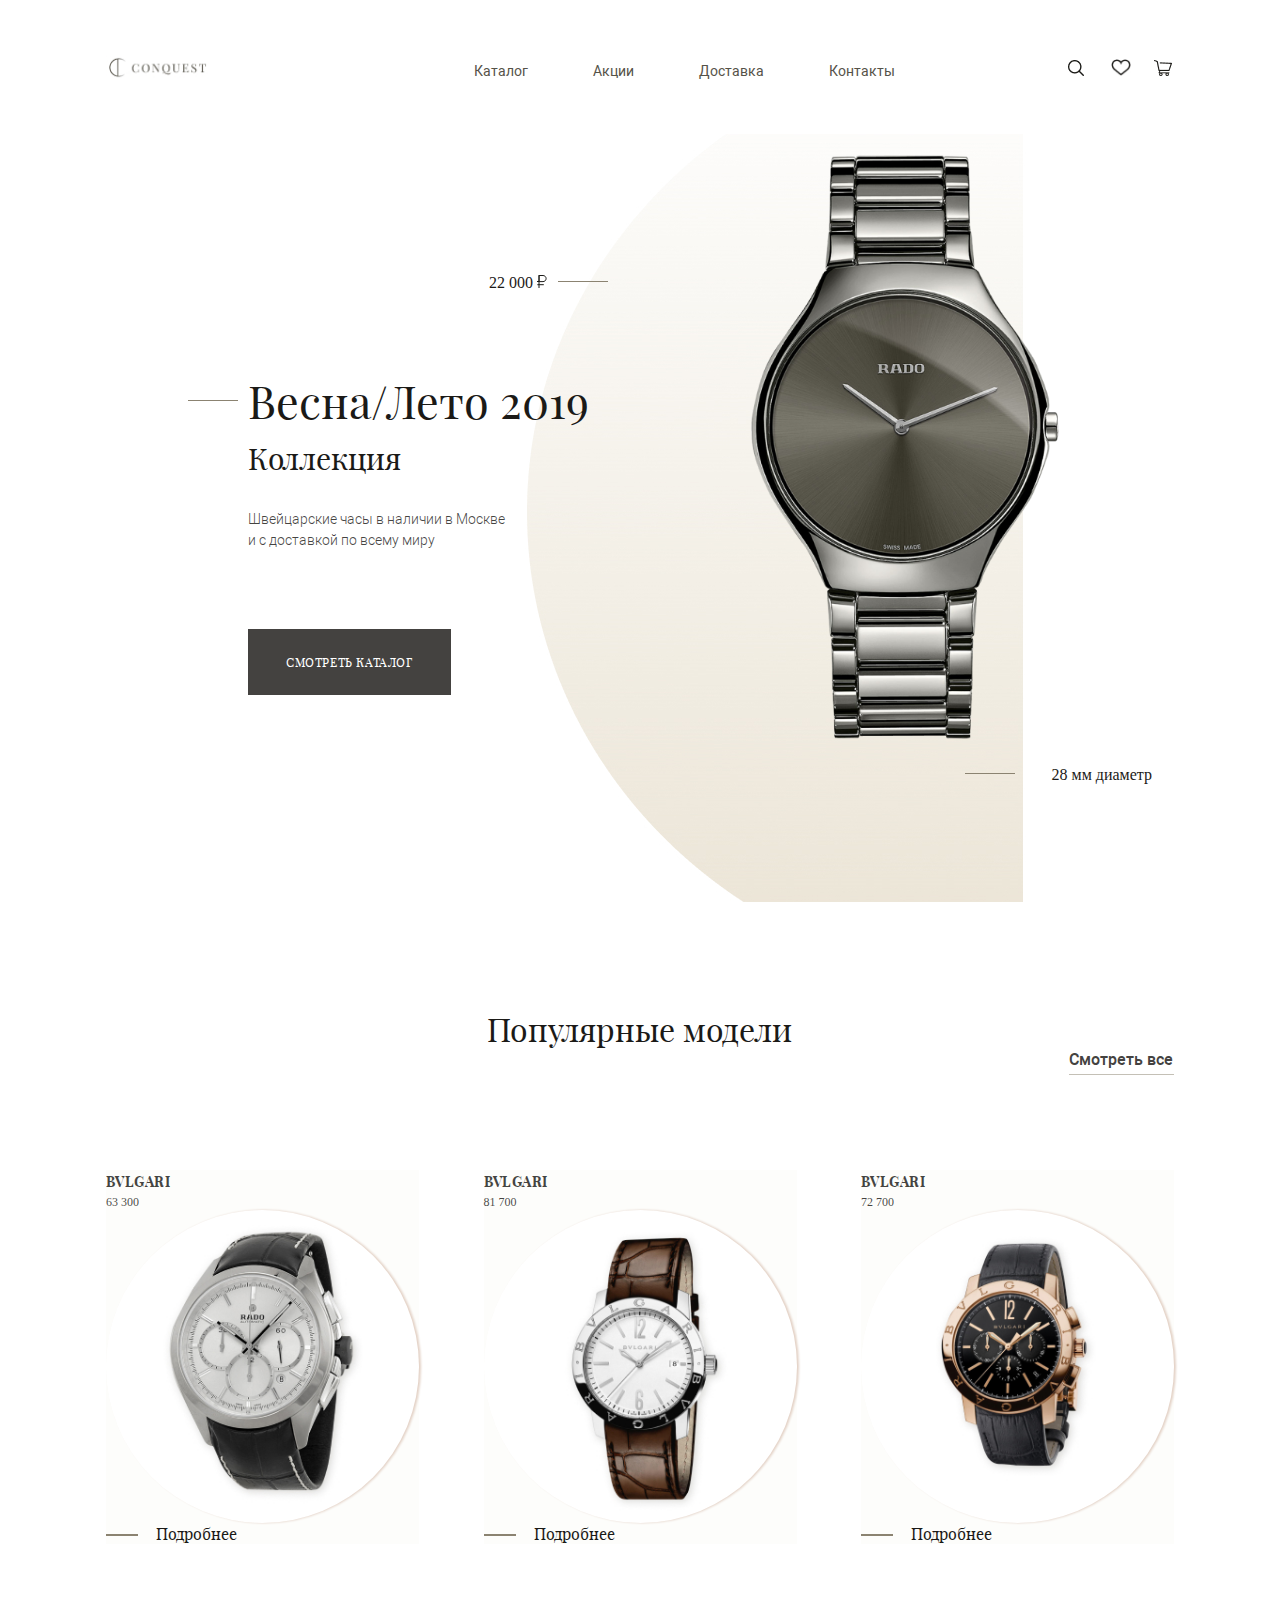
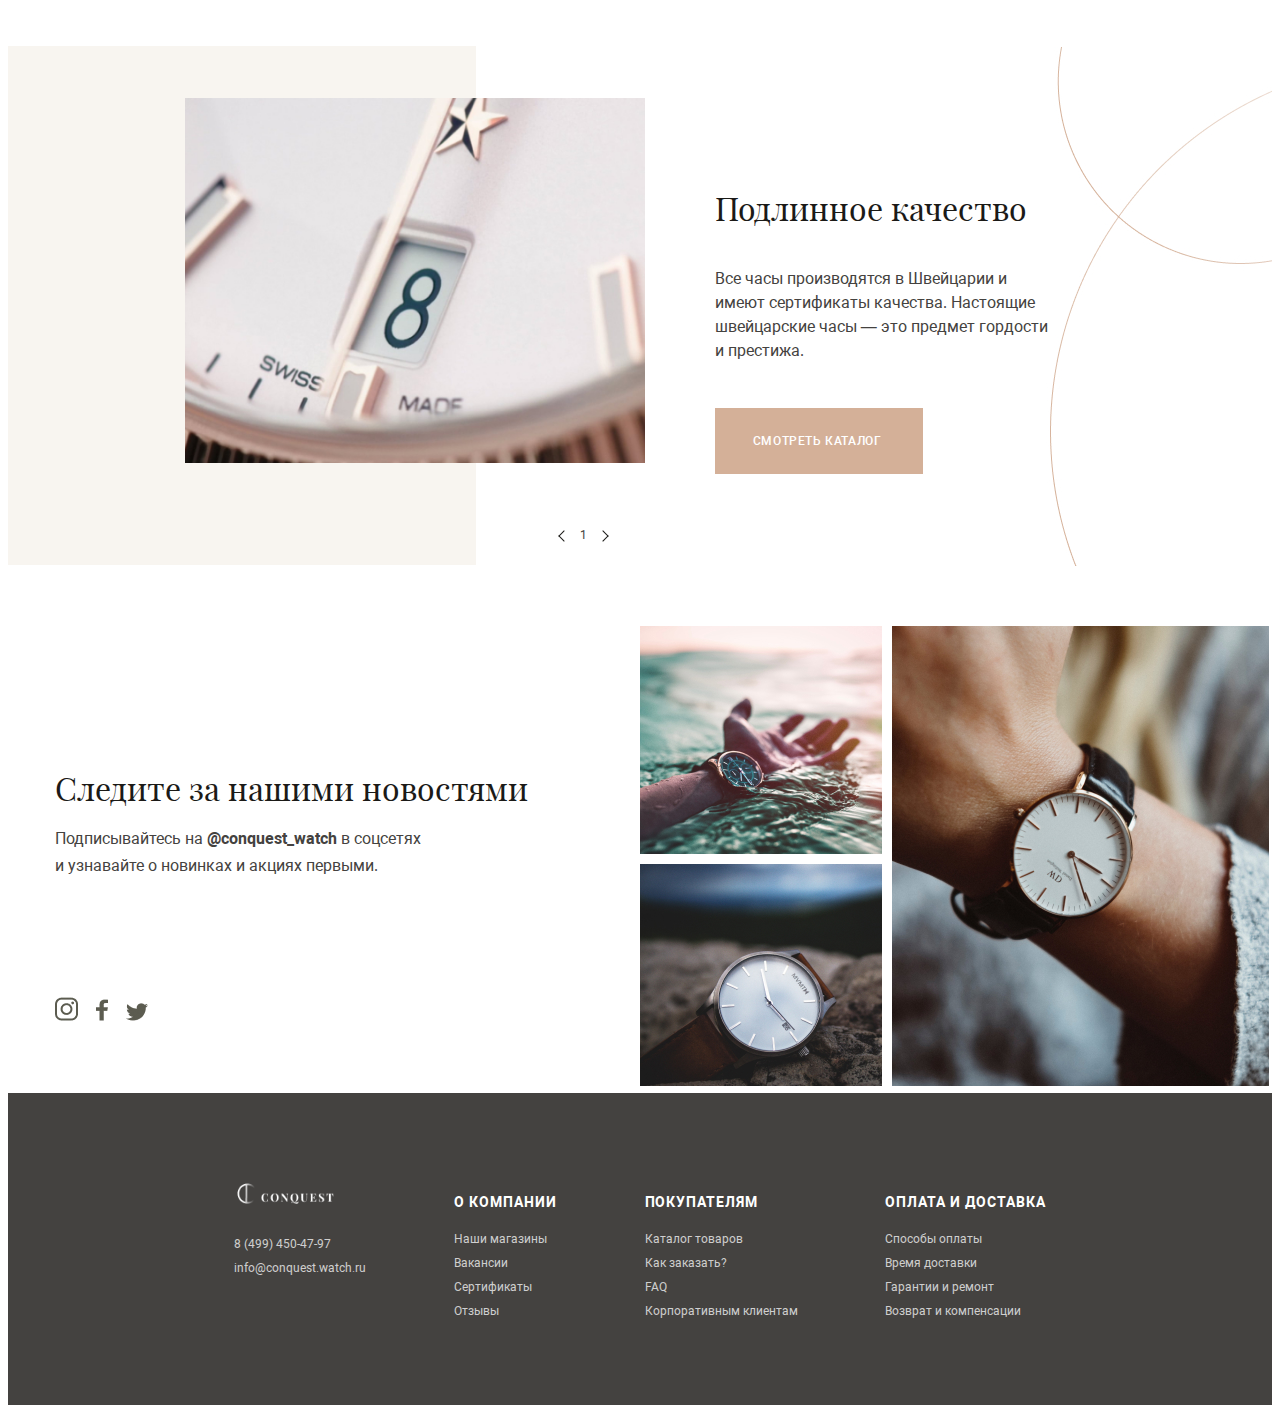
==== commit 1488cfe8: "+watchStore project" ====
--- a/source/WatchStore/index.html
+++ b/source/WatchStore/index.html
@@ -1,126 +1,311 @@
 <!DOCTYPE html>
 <html lang="ru">
-  <head>
-    <meta charset="UTF-8">
-    <link rel="stylesheet" href="style.css">
-    <link href="https://fonts.googleapis.com/css?family=Montserrat:400,500,700|Old+Standard+TT&display=swap&subset=cyrillic" rel="stylesheet">
-    <title>Портфолио Junior dev_Вождаева</title>
-  </head>
-
-  <body>
-    <header class="page-header">
-      <div class="container">
-      <a href="tel:+79539229206" class="header-phone">tel: +7-953-922-92-06</a>
-      <a href="mailto:LomzNat@yandex.ru" class="header-email">e-mail: LomzNat@yandex.ru</a>  
-      </div>  
-    </header>
-
-    <section class="hero-image">
-      <div class="container">
-      <h1 class="heading">Привет</h1>
-      <p>Я хочу быть верстальщиком и Junior-разработчиком</p>
-    </div>
-    </section>
-
-    <section class="intro">
-      <div class="container">
-      <h2 class="subheading">Давайте знакомиться</h2>
-      <figure class="user-image">
-        <img src="files/photo2.jpeg" width="928" height="536" alt="Фотография">
-      </figure>
-      <h3>Меня зовут Наталья Вождаева.</h3>
-      <p>С детства мечтала быть программистом. Сразу не получилось, а совсем не поступить - ну, нельзя было как-то... 
-        Однозначная прелесть взрослости в том, что мечты можно сбывать самостоятельно. Поэтому, хоть в 33 начинать сложнее, 
-        чем в 18, но, наверное, легче, чем в 34 - и я решилась. Люблю магию превращения странных символов и слов 
-        в понятные "странички сайтов". А еще умею писать тексты и смешно шутить (иногда). И со мной можно разговаривать про кино. 
-        В качестве хобби вяжу и рисую, но пока не придумала, как применить это в этой профессии. Хочу изучить canvas. 
-      <h3>Чем могу быть полезна</h3>
-      <p>Знаю html, css, scss, javaScript. Работала с gulp, webpack. Сейчас изучаю React. Могу верстать. Думаю, могу писать на js
-        какие-то не очень сложные вещи. Могу писать и редактировать тексты при необходимости и исправлять ошибки, если 
-        где базовое образование пригодится. Не затягиваю сроки, стараюсь не откладывать работу на последний момент и делать заранее все, 
-        что можно сделать заранее. 
-      </p>
-    
-    <div class="skills">
-      <h3>Мои навыки</h3>
-      <dl class="skills-list">
-        <dt class="skill-html">HTML</dt>
-        <dd class="level"><div style="width: 95%;">95%</div></dd>
-        <dt class="skill-css">CSS</dt>
-        <dd class="level"><div style="width: 90%;">90%</div></dd>
-        <dt class="skill-js">Java-script</dt>
-        <dd class="level"><div style="width: 50%;">50%</div></dd>
-        <dt class="skill-react">React</dt>
-        <dd class="level"><div style="width: 15%;">10%</div></dd>
-        <dt class="skill-ts">Type-script</dt>
-        <dd class="level"><div style="width: 10%;">5%</div></dd>
-      </dl>
-    </div>
-    </div>
-    </section>
-
-    <section class="portfolio">
-      <div class="container">
-      <h2 class="subheading">Мои работы</h2>
-
-      <figure class="project-image">
-        <img src="files/delovplatke.jpg" width="928" height="488" alt="Cайт магазина Дело в платке">
-      </figure>
-      <h3>Магазин «Дело в платке»</h3>
-      <p>Мой первый сайт. Дизайнера не было, было 170 часов курсов в ТУСУРе, вспоминания HTML, узнавания CSS, немного SVG,  
-        бесконечное множество домашних заданий на все полученные знания, а также javaScript, 
-        JQuery, фреймворки, конструкторы, Canvas и самостоятельный проект в финале. Не то чтобы было требование 
-        использовать в проекте все и сразу, но раз уж учили, то очень хотелось попробовать...</p>
-      <a class="button" href="source/delovplatke/index.html">Открыть сайт</a>
-      
-      <figure class="project-image">
-        <img src="files/project.jpg" width="928" height="536" alt="Cайт магазина товаров для дома">
-      </figure>
-      <h3>Магазин товаров для дома</h3>
-      <p>Работа по подписке на html-academy, поэтому только стартовая страничка - большего там не предполагалось. 
-        Были другие проекты - Kvast, Великий Keksby, по сложности они примерно такие же.
-      </p>
-      <a class="button" href="source/project/index.html">Открыть страницу</a>
-
-      <figure class="project-image">
-        <img src="files/beautySalon.jpg" width="928" height="536" alt="Cайт салона красоты">
-      </figure>
-      <h3>Cайт салона красоты</h3>
-      <p> Работа во время учебы в Rubius-academy. Был макет в figma - это упрощало задачу, так как не нужно было придумывать 
-        внешний вид. Больше готовых решений: bootstrap, плагины. Во время учебы был подключен сервер с бэком, 
-        в форму заявки на запись с него подтягивались данные о мастерах и услугах. Выложен на хостинг для тренировки выкладывания на хостинг.    
-      </p>
-      <a class="button" href="https://determined-swanson-a44406.netlify.app">Открыть страницу</a>
-
-      <figure class="project-image">
-        <img src="files/crm.jpg" width="928" height="536" alt="CRM салона красоты">
-      </figure>
-      <h3>CRM салона красоты</h3>
-      <p>Система управления базой клиентов и мастеров. Проба React-а с гуглом и преподавателем: раздел "Мастера" - с преподавателем,
-         раздел с заявками - самостоятельно с гуглом. Посмотреть можно на github. Еще учусь.</p>
-      <a class="button" href="https://github.com/NataliaVozhdaeva/BeautyWorld/tree/crm">Открыть страницу</a>   
-
-      <figure class="project-image">
-        <img src="files/JD.png" width="928" height="536" alt="Jane Doe">
-      </figure>
-      <h3>Лэндинг мини-соцсети</h3>
-      <p>Одно из тестовых, которое разрешили выложить на github. Верстка на flex, grid. Немного js в валидации формы. Есть мобильная версия. Был макет в figma.</p>
-      <a class="button" href="source/Jane Doe/src/index.html">Открыть страницу</a>   
-
-      <figure class="project-image">
-        <img src="files/watchStore.jpg" width="928" height="536" alt="Jane Doe">
-      </figure>
-      <h3>Магазин часов</h3>
-      <p>Открытый макет. Стилизация по макету в figma и немного js в качестве тренировки (слайдер, модалки в новостях). </p>
-      <a class="button" href="source/WatchStore/index.html">Открыть страницу</a>   
-    </div>
-    </section>
-
-    <footer class="page-footer">
-      <div class="container">
-        <a href="tel:+79539229206" class="footer-phone">tel: +7-953-922-92-06</a>
-        <a href="mailto:LomzNat@yandex.ru" class="footer-email">e-mail: LomzNat@yandex.ru</a>   
-      </div>   
-    </footer>
-  </body>
-</html>+<head>
+  <meta charset="UTF-8">
+  <meta name="viewport" content="width=device-width, initial-scale=1.0">
+  <link rel="stylesheet" href="styles/header_style.css">
+  <link rel="stylesheet" href="styles/main_style.css">
+  <link rel="stylesheet" href="styles/footer_style.css">
+  <title>Watch</title>
+</head>
+
+<body>
+
+<header class="page-header">
+  <h1 class="visually-hidden">Коллекция часов Conquest</h1>
+  <nav class="page-header__main-nav main-nav">
+    <a class="main-nav__logo logo">
+      <img class="logo__img" src="img/logo.jpg" alt="Логотип" width="103" height="26">
+    </a>
+
+    <ul class="main-nav__list">
+      <li class="main-nav__item">
+        <a class="main-nav__link" href="#">Каталог</a>
+      </li>
+      <li class="main-nav__item">
+        <a class="main-nav__link" href="#">Акции</a>
+      </li>
+      <li class="main-nav__item">
+        <a class="main-nav__link" href="#">Доставка</a>
+      </li>
+      <li class="main-nav__item">
+        <a class="main-nav__link" href="#">Контакты</a>
+      </li>
+    </ul>
+  </nav>
+  <nav class="page-header__user-nav user-nav">
+      <a class="user-nav__link" href="#"> 
+        <img src="img/Vector.jpg" alt="поиск" >
+      </a>
+      <a class="user-nav__link" href="#">
+        <img src="img/Vector-2.jpg" alt="избранное" >
+      </a>
+      <a class="user-nav__link" href="#" >
+        <img src="img/Vector-1.jpg" alt="корзина" >
+      </a>
+  </nav>
+</header>
+
+<main class="main">
+  <section class="promo">
+    <div class='promo__info'>
+      <h2 class="promo__title">Весна/Лето 2019</h2>
+      <p class="promo__sub-title">Коллекция</p>
+      <p class="promo__description">Швейцарские часы в наличии в Москве и с доставкой по всему миру</p>
+      <a class="promo__link button button--dark" href="#">Смотреть каталог</a>
+    </div>
+    <div class="promo__item">
+      <img class="promo__img" src="img/watch_main.png" alt="Тёмные часы с сапфировым стеклом из новой коллекции" width="502" height="804">
+      <span class="promo__price">22 000
+        <svg width="10" height="13" viewBox="0 0 10 13" fill="none" xmlns="http://www.w3.org/2000/svg">
+          <path d="M2.04761 0.500854H6.03569C7.72543 0.500854 9.09524 1.87066 9.09524 3.5604C9.09524 5.25014 7.72543 6.61995 6.03569 6.61995H2.04761V0.500854Z" stroke="#1B1A17"/>
+          <path d="M2 6.50085H0" stroke="#1B1A17"/>
+          <path d="M2.00006 0.000854492V13.0009M0.30957 9.69562H6.80958" stroke="#1B1A17"/>
+        </svg>
+      </span>
+      <span class="promo__characteristics">28 мм диаметр</span>
+    </div>
+  </section>
+  
+  <section class="popular">
+    <h3 class="popular__title heading">Популярные модели</h3>
+    <a class="popular__show-more" href="#">Смотреть все</a>
+    <ul class="popular__list">
+      <li class="popular__item">
+        <article class="popular__card card">
+          <h2 class="card__title">BVLGARI</h2>
+          <span class="card__price">63 300</span>
+          <img class="card__img" src="img/watch_1.jpg" alt="описание вида часов" width="313" height="313">
+          <a class="card__link" href="#">Подробнее</a>
+        </article>
+      </li>
+      <li class="popular__item">
+        <article class="popular__card card">
+          <h2 class="card__title">BVLGARI</h2>
+          <span class="card__price">81 700</span>
+          <img  class="card__img" src="img/watch_3.jpg" alt="описание вида часов" width="313" height="313">
+          <a class="card__link" href="#">Подробнее</a>
+        </article>
+      </li>
+      <li class="popular__item">
+        <article class="popular__card card">
+          <h2 class="card__title">BVLGARI</h2>
+          <span class="card__price">72 700</span>
+          <img  class="card__img" src="img/watch_4.jpg" alt="описание вида часов" width="313" height="313">
+          <a class="card__link" href="#">Подробнее</a>
+        </article>
+      </li>
+    </ul>
+  </section>
+
+  <section class="advantages">
+    <h2 class="visually-hidden">Преимущества</h2>
+    <ul class="advantagess__list">
+      <li class="advantages__item visually-hidden">
+        <div class="advantages__left">
+          <img class="advantages__img" src="img/photo_banner.jpg" alt="детализация механизма часов" width="521" height="414">
+        </div>
+        <div class="advantages__right">
+          <h3 class="advantages__title heading">Подлинное качество</h3>
+          <p class="advantages__description">Все часы производятся в Швейцарии и имеют сертификаты качества. Настоящие швейцарские часы — это предмет гордости и престижа.</p>
+          <a class="advantages__link button" href="#">Смотреть каталог</a>
+        </div>
+      </li>
+      <li class="advantages__item visually-hidden">
+        <div class="advantages__left">
+          <img class="advantages__img" src="img/photo_banner2.jpg" alt="детализация механизма часов" width="521" height="414">
+        </div>
+        <div class="advantages__right">
+          <h3 class="advantages__title heading">Быстрая доставка</h3>
+          <p class="advantages__description">Ваши часы найдут вас хоть в исландских ледниках, хоть в перуанских Андах.</p>
+          <a class="advantages__link button" href="#">Смотреть каталог</a>
+        </div>
+      </li>
+      <li class="advantages__item visually-hidden">
+        <div class="advantages__left">
+          <img class="advantages__img" src="img/photo_banner3.jpg" alt="детализация механизма часов" width="521" height="414">
+        </div>
+        <div class="advantages__right">
+          <h3 class="advantages__title heading">Доступный сервис</h3>
+          <p class="advantages__description">Курьер бесплатно заберет наши часы в случае поломки в период гарантийного срока, а потом привезет обратно. </p>
+          <a class="advantages__link button" href="#">Смотреть каталог</a>
+        </div>
+      </li>
+    </ul>
+    <div class="advantages__slider-control slider-control">
+      <button class="advantages__button arrow_prev" type="button"></button>
+      <span class="slider-control__position"></span>
+      <button class="advantages__button arrow_next" type="button"></button>
+    </div>
+  </section>
+
+  <section class="news-company">
+    <h2 class="visually-hidden">Подписка на новости</h2>
+    <div class="news-company__left">
+      <h2 class="news-company__text heading">Следите за нашими новостями</h2>
+      <p class="news-company__description">Подписывайтесь на <strong>@conquest_watch</strong> в соцсетях <br> и узнавайте о новинках и акциях первыми.</p>
+      <section class="news-company__socials socials">
+        <h2 class="visually-hidden">Наши социальные сети</h2>
+        <ul class="socials__list">
+          <li class="socials__item">
+            <a class="socials__link" href="https://instagram.com" target="_blank"><img src="img/instagram_icon.jpg" alt="Мы в инсте" /></a>
+          </li>
+          <li class="socials__item">
+            <a class="socials__link" href="https://facebook.com" target="_blank"> <img src="img/facebook_icon.jpg" alt="Мы в ФБ" /></a>
+          </li>
+          <li class="socials__item">
+            <a class="socials__link" href="https://twitter.com" target="_blank"> <img src="img/twitter_icon.jpg" alt="Мы в twitter" /></a>
+          </li>
+        </ul>
+      </section>
+    </div>
+    <div class="news-company__right">
+      <a href="#"><img class="news-company__img open-modal" data-modal="1" src="img/photo_1.jpg" alt="Описание фото" width="242" height="228"></a>
+      <a href="#"><img class="news-company__img open-modal" data-modal="2" src="img/photo_2.jpg" alt="Описание фото" width="242" height="228"></a>
+      <a href="#"><img class="news-company__img open-modal" data-modal="3" src="img/photo_3.jpg" alt="Описание фото" width="377" height="460"></a>
+    </div>
+
+    <div class="modal-window" data-modal="1">
+      <svg class="modal__cross js-modal-close" xmlns="http://www.w3.org/2000/svg" viewBox="0 0 24 24">
+        <path d="M23.954 21.03l-9.184-9.095 9.092-9.174-2.832-2.807-9.09 9.179-9.176-9.088-2.81 2.81 9.186 9.105-9.095 9.184 2.81 2.81 9.112-9.192 9.18 9.1z"/></svg>
+      <div class="modal__title">
+        <img class="modal-window__img" alt="Описание фото" />
+        <div class="modal-window__text">
+          <h2>This is news!</h2>
+          <p>Sed ut perspiciatis, unde omnis iste natus error sit voluptatem accusantium doloremque laudantium, 
+            totam rem aperiam eaque ipsa, quae ab illo inventore veritatis et quasi architecto beatae vitae dicta sunt, 
+            explicabo. Nemo enim ipsam voluptatem, quia voluptas sit, aspernatur aut odit aut fugit, 
+            sed quia consequuntur magni dolores eos, qui ratione voluptatem sequi nesciunt, neque porro quisquam est, 
+            qui dolorem ipsum, quia dolor sit, amet, consectetur, adipisci velit, sed quia non numquam eius modi 
+            tempora incidunt, ut labore et dolore magnam aliquam quaerat voluptatem. </p>
+            <p>Ut enim ad minima veniam, quis nostrum exercitationem ullam corporis suscipit laboriosam, 
+            nisi ut aliquid ex ea commodi consequatur? Quis autem vel eum iure reprehenderit, qui in ea voluptate 
+            velit esse, quam nihil molestiae consequatur, vel illum, qui dolorem eum fugiat, quo voluptas nulla pariatur? 
+            At vero eos et accusamus et iusto odio dignissimos ducimus, qui blanditiis praesentium voluptatum 
+            deleniti atque corrupti, quos dolores et quas molestias excepturi sint, obcaecati cupiditate non provident, 
+            similique sunt in culpa, qui officia deserunt mollitia animi, id est laborum et dolorum fuga. </p>
+        </div>
+      </div>
+    </div>
+
+    <div class="modal-window" data-modal="2">
+      <svg class="modal__cross js-modal-close" xmlns="http://www.w3.org/2000/svg" viewBox="0 0 24 24">
+        <path d="M23.954 21.03l-9.184-9.095 9.092-9.174-2.832-2.807-9.09 9.179-9.176-9.088-2.81 2.81 9.186 9.105-9.095 9.184 2.81 2.81 9.112-9.192 9.18 9.1z"/></svg>
+        <div class="modal__title">
+          <img class="modal-window__img" alt="Описание фото" />
+          <div class="modal-window__text">
+            <h2>This is news!</h2>
+            <p>Sed ut perspiciatis, unde omnis iste natus error sit voluptatem accusantium doloremque laudantium, 
+              totam rem aperiam eaque ipsa, quae ab illo inventore veritatis et quasi architecto beatae vitae dicta sunt, 
+              explicabo. Nemo enim ipsam voluptatem, quia voluptas sit, aspernatur aut odit aut fugit, 
+              sed quia consequuntur magni dolores eos, qui ratione voluptatem sequi nesciunt, neque porro quisquam est, 
+              qui dolorem ipsum, quia dolor sit, amet, consectetur, adipisci velit, sed quia non numquam eius modi 
+              tempora incidunt, ut labore et dolore magnam aliquam quaerat voluptatem. </p>
+              <p>Ut enim ad minima veniam, quis nostrum exercitationem ullam corporis suscipit laboriosam, 
+              nisi ut aliquid ex ea commodi consequatur? Quis autem vel eum iure reprehenderit, qui in ea voluptate 
+              velit esse, quam nihil molestiae consequatur, vel illum, qui dolorem eum fugiat, quo voluptas nulla pariatur? 
+              At vero eos et accusamus et iusto odio dignissimos ducimus, qui blanditiis praesentium voluptatum 
+              deleniti atque corrupti, quos dolores et quas molestias excepturi sint, obcaecati cupiditate non provident, 
+              similique sunt in culpa, qui officia deserunt mollitia animi, id est laborum et dolorum fuga. </p>
+          </div>
+        </div>
+    </div>
+
+    <div class="modal-window" data-modal="3">
+      <svg class="modal__cross js-modal-close" xmlns="http://www.w3.org/2000/svg" viewBox="0 0 24 24">
+        <path d="M23.954 21.03l-9.184-9.095 9.092-9.174-2.832-2.807-9.09 9.179-9.176-9.088-2.81 2.81 9.186 9.105-9.095 9.184 2.81 2.81 9.112-9.192 9.18 9.1z"/></svg>
+        <div class="modal__title">
+          <img class="modal-window__img" alt="Описание фото" />
+          <div class="modal-window__text">
+            <h2>This is news!</h2>
+            <p>Sed ut perspiciatis, unde omnis iste natus error sit voluptatem accusantium doloremque laudantium, 
+              totam rem aperiam eaque ipsa, quae ab illo inventore veritatis et quasi architecto beatae vitae dicta sunt, 
+              explicabo. Nemo enim ipsam voluptatem, quia voluptas sit, aspernatur aut odit aut fugit, 
+              sed quia consequuntur magni dolores eos, qui ratione voluptatem sequi nesciunt, neque porro quisquam est, 
+              qui dolorem ipsum, quia dolor sit, amet, consectetur, adipisci velit, sed quia non numquam eius modi 
+              tempora incidunt, ut labore et dolore magnam aliquam quaerat voluptatem. </p>
+              <p>Ut enim ad minima veniam, quis nostrum exercitationem ullam corporis suscipit laboriosam, 
+              nisi ut aliquid ex ea commodi consequatur? Quis autem vel eum iure reprehenderit, qui in ea voluptate 
+              velit esse, quam nihil molestiae consequatur, vel illum, qui dolorem eum fugiat, quo voluptas nulla pariatur? 
+              At vero eos et accusamus et iusto odio dignissimos ducimus, qui blanditiis praesentium voluptatum 
+              deleniti atque corrupti, quos dolores et quas molestias excepturi sint, obcaecati cupiditate non provident, 
+              similique sunt in culpa, qui officia deserunt mollitia animi, id est laborum et dolorum fuga. </p>
+          </div>
+        </div>
+    </div>
+
+    <div class="overlay-modal"></div>
+  </section>
+</main>
+
+<footer class="page-footer">
+  <div class="page-footer__column page-footer-column--logo">
+    <a class="page-footer__logo logo">
+      <img class="page-footer__logo logo" src="img/logo_footer.png" alt="Логотип" width="103" height="26">
+    </a>
+    <div class="page-footer__wrapper">
+      <p><a class="page-footer__link" href="tel:+784994504797">8 (499) 450-47-97</a><br>
+      <a class="page-footer__link" href="mailto:info@conquest.watch.ru">info@conquest.watch.ru</a></p>
+    </div>
+  </div>
+  <div class="page-footer__column page-footer__column--about">
+    <h3 class="page-footer__title">О Компании</h3>
+    <div class="page-footer__wrapper">
+      <ul class="page-footer__list">
+        <li class="page-footer__item">
+          <a class="page-footer__link" href="#">Наши магазины</a>
+        </li>
+        <li class="page-footer__item">
+          <a class="page-footer__link" href="#">Вакансии</a>
+        </li>
+        <li class="page-footer__item">
+          <a class="page-footer__link" href="#">Сертификаты</a>
+        </li>
+        <li class="page-footer__item">
+          <a class="page-footer__link" href="#">Отзывы</a>
+        </li>
+      </ul>
+    </div>
+  </div>
+  <div class="page-footer__column page-footer__column--about">
+    <h3 class="page-footer__title">Покупателям</h3>
+    <div class="page-footer__wrapper">
+      <ul class="page-footer__list">
+        <li class="page-footer__item">
+          <a class="page-footer__link" href="#">Каталог товаров</a>
+        </li>
+        <li class="page-footer__item">
+          <a class="page-footer__link" href="#">Как заказать?</a>
+        </li>
+        <li class="page-footer__item">
+          <a class="page-footer__link" href="#">FAQ</a>
+        </li>
+        <li class="page-footer__item">
+          <a class="page-footer__link" href="#">Корпоративным клиентам</a>
+        </li>
+      </ul>
+    </div>
+  </div>
+  <div class="page-footer__column page-footer__column--about">
+    <h3 class="page-footer__title">Оплата и доставка</h3>
+    <div class="page-footer__wrapper">
+      <ul class="page-footer__list">
+        <li class="page-footer__item">
+          <a class="page-footer__link" href="#">Способы оплаты</a>
+        </li>
+        <li class="page-footer__item">
+          <a class="page-footer__link" href="#">Время доставки</a>
+        </li>
+        <li class="page-footer__item">
+          <a class="page-footer__link" href="#">Гарантии и ремонт</a>
+        </li>
+        <li class="page-footer__item">
+          <a class="page-footer__link" href="#">Возврат и компенсации</a>
+        </li>
+      </ul>
+    </div>
+  </div>
+</footer>
+<script src="scripts/index.js" ></script>
+</body>
+</html>
--- a/source/WatchStore/styles/header_style.css
+++ b/source/WatchStore/styles/header_style.css
@@ -0,0 +1,217 @@
+@font-face {
+  font-family: "Playfair Display";
+  src: url("../fonts/playfair/Playfairdisplayregular.woff2") format("woff2");
+  font-weight: 400;
+  font-style: normal;
+  font-display: swap;
+}
+
+@font-face {
+  font-family: "Playfair Display";
+  src: url("../fonts/playfair/Playfairdisplaybold.woff2") format("woff2");
+  font-weight: 700;
+  font-style: normal;
+  font-display: swap;
+}
+
+@font-face {
+  font-family: "Roboto";
+  src: url("../fonts/roboto/Roboto.woff2") format("woff2");
+  font-weight: 400;
+  font-style: normal;
+  font-display: swap;
+}
+
+@font-face {
+  font-family: "Roboto";
+  src: url("../fonts/roboto/Robotobold.woff2") format("woff2");
+  font-weight: 700;
+  font-style: normal;
+  font-display: swap;
+}
+
+@font-face {
+  font-family: "Roboto";
+  src: url("../fonts/roboto/Robotolight.woff2") format("woff2");
+  font-weight: 300;
+  font-style: normal;
+  font-display: swap;
+}
+
+@font-face {
+  font-family: "Roboto";
+  src: url("../fonts/roboto/Robotoblack.woff2") format("woff2");
+  font-weight: 900;
+  font-style: normal;
+  font-display: swap;
+}
+
+@font-face {
+  font-family: "Roboto";
+  src: url("../fonts/roboto/Robotoitalic.woff2") format("woff2");
+  font-weight: 400;
+  font-style: italic;
+  font-display: swap;
+}
+
+@font-face {
+  font-family: "Roboto";
+  src: url("../fonts/roboto/Robotomedium.woff2") format("woff2");
+  font-weight: 500;
+  font-style: normal;
+  font-display: swap;
+}
+
+@font-face {
+  font-family: "Roboto";
+  src: url("../fonts/roboto/Robotothin.woff2") format("woff2");
+  font-weight: 100;
+  font-style: normal;
+  font-display: swap;
+}
+
+body {
+  font-family: "Roboto", sans-serif;
+  font-size: 16px;
+  line-height: 24px;
+  color: #444240;
+  background-color: #ffffff;
+}
+
+a {
+  text-decoration: none;
+  cursor: pointer;
+}
+
+h2 {
+  margin: 0;
+}
+
+a:active {
+  color: #d4b098;
+}
+
+img {
+  max-width: 100%;
+  height: auto;
+}
+
+ul {
+  list-style: none;
+  padding: 0;
+}
+
+.heading {
+  font-family: "Playfair Display", serif;
+  font-weight: 400;
+  font-size: 32px;
+  line-height: 43px;
+  color: #1b1a17;
+}
+
+.button {
+  font-weight: 500;
+  font-size: 12px;
+  line-height: 14px;
+  letter-spacing: 0.05em;
+  text-transform: uppercase;
+  color: #ffffff;
+  padding: 26px 38px;
+  background-color: #d4b098;
+}
+
+.button--dark {
+  background-color: #444240;
+}
+
+.main-nav__link {
+  font-size: 14px;
+  line-height: 16px;
+  color: #555248;
+}
+
+.news-company__description {
+  font-size: 16px;
+  line-height: 27px;
+  color: #444240;
+}
+
+.page-footer {
+  background-color: #444240;
+}
+
+.page-footer__link {
+  font-size: 12px;
+  line-height: 14px;
+  color: rgba(255, 255, 255, 0.75);
+}
+
+.page-footer__title {
+  font-weight: 700;
+  font-size: 14px;
+  line-height: 16px;
+  letter-spacing: 0.07em;
+  text-transform: uppercase;
+  color: #ffffff;
+}
+
+.page-header {
+  display: flex;
+  padding: 35px 98px;
+  justify-content: space-between;
+}
+
+.main-nav {
+  display: flex;
+  align-items: center;
+  justify-content: space-between;
+}
+
+.main-nav__logo {
+  display: inline-block;
+  margin-right: 265px;
+}
+
+.main-nav__list {
+  display: flex;
+}
+
+.main-nav__item:not(:last-child) {
+  margin-right: 65px;
+}
+
+.main-nav__item {
+  align-self: start;
+}
+
+a:hover {
+  color: #d4b098;
+}
+
+.user-nav {
+  display: flex;
+  margin-top: 16px;
+}
+
+.user-nav__link {
+  width: 20px;
+  height: 20px;
+}
+
+.user-nav__link:not(:last-child) {
+  margin-right: 23px;
+}
+
+@keyframes change {
+  from {
+    transform: rotate(0);
+  }
+  to {
+    transform: rotate(360deg);
+  }
+}
+
+.user-nav__link:hover {
+  animation: change 2s;
+  color: #fff;
+}
--- a/source/WatchStore/styles/main_style.css
+++ b/source/WatchStore/styles/main_style.css
@@ -0,0 +1,348 @@
+.promo {
+  font-family: "Playfair Display", serif;
+  color: #1b1a17;
+  display: flex;
+  justify-content: space-between;
+  margin: 0 120px;
+  position: relative;
+  background: url(../img/elipse_main.jpg) no-repeat -70px 0px;
+}
+
+.promo__title {
+  font-weight: 400;
+  font-size: 45px;
+  line-height: 60px;
+  white-space: nowrap;
+}
+
+.promo__title::before {
+  position: absolute;
+  content: "";
+  width: 50px;
+  height: 0;
+  border-bottom: 1px solid #8b8371;
+  display: inline-block;
+  top: 30px;
+  left: -60px;
+}
+
+.promo__sub-title {
+  font-size: 30px;
+  margin-top: 16px;
+}
+
+.promo__description {
+  font-family: "Roboto", sans-serif;
+  font-weight: 300;
+  font-size: 14px;
+  line-height: 21px;
+  width: 260px;
+  color: rgba(27, 26, 23, 0.82);
+  margin-top: 39px;
+}
+
+.promo__item {
+  width: 650px;
+  margin-right: 50px;
+}
+
+.promo__info {
+  margin: 236px 120px;
+  position: relative;
+}
+
+.promo__link {
+  display: inline-block;
+  margin-top: 64px;
+}
+
+.promo__price {
+  font-size: 16px;
+  line-height: 22px;
+  font-family: serif;
+  position: absolute;
+  right: 583px;
+  top: 138px;
+  width: 80px;
+}
+
+.promo__price::after {
+  position: absolute;
+  content: "";
+  width: 50px;
+  height: 0;
+  border-bottom: 1px solid #8b8371;
+  display: inline-block;
+  top: 9px;
+  margin-left: 11px;
+}
+
+.promo__characteristics {
+  font-size: 16px;
+  font-family: serif;
+  line-height: 22px;
+  position: absolute;
+  right: 0;
+  bottom: 145px;
+}
+
+.promo__characteristics::before {
+  position: absolute;
+  content: "";
+  width: 50px;
+  height: 0;
+  border-bottom: 1px solid #8b8371;
+  display: inline-block;
+  top: 9px;
+  margin-right: 15px;
+  right: 122px;
+}
+
+.popular__title {
+  margin: 76px auto 0;
+  width: 306px;
+}
+
+.popular__list {
+  display: flex;
+  justify-content: space-between;
+  padding: 79px 98px 86px;
+}
+
+.popular__show-more {
+  font-weight: 500;
+  font-size: 16px;
+  line-height: 19px;
+  color: #444240;
+
+  display: block;
+  width: 105px;
+  padding-bottom: 5px;
+  border-bottom: 1px solid #c4c0b6;
+  margin-left: auto;
+  margin-right: 98px;
+}
+
+.popular__item {
+  width: 313px;
+  background-color: #fdfdfb;
+}
+
+.card {
+  font-family: "Playfair Display", serif;
+  display: grid;
+}
+
+.card__title {
+  font-weight: 700;
+  font-size: 14px;
+  line-height: 24px;
+  letter-spacing: 0.03em;
+  color: rgba(27, 26, 23, 0.82);
+}
+
+.card__price {
+  font-size: 12px;
+  font-family: serif;
+  line-height: 16px;
+  color: rgba(27, 26, 23, 0.82);
+}
+
+.card__link {
+  font-size: 16px;
+  line-height: 21px;
+  color: #1b1a17;
+  position: relative;
+  padding-left: 50px;
+}
+
+.card__link::before {
+  content: "";
+  position: absolute;
+  width: 30px;
+  height: 0px;
+  top: 11px;
+  left: 0px;
+  border: 1px solid #8b8371;
+}
+
+.card__img {
+  filter: drop-shadow(2px 0px 1px #e2d0c4);
+  border-radius: 50%;
+}
+
+.advantages {
+  padding: 52px 222px 21px 177px;
+  background: url("../img/background_banner_1.jpg") no-repeat,
+    url("../img/background_banner.jpg") no-repeat 100%;
+}
+
+.advantagess__list {
+  padding: 0;
+  margin: 0;
+}
+
+.advantages__item {
+  display: flex;
+}
+
+.advantages__left {
+  width: 521px;
+  height: 414px;
+  margin-right: 70px;
+}
+
+.advantages__right {
+  width: 380px;
+  display: flex;
+  flex-direction: column;
+}
+
+.advantages__title {
+  margin: 88px 0 38px;
+}
+
+.advantages__description {
+  font-size: 16px;
+  line-height: 24px;
+  color: #444240;
+  margin-top: 0;
+  margin-bottom: 45px;
+}
+
+.advantages__link {
+  width: 132px;
+}
+
+.advantages__link:hover {
+  color: #444240;
+}
+
+.slider-control {
+  width: 60px;
+  height: 13px;
+  font-size: 12px;
+  line-height: 16px;
+  display: flex;
+  margin-top: 20px;
+  margin-left: 375px;
+}
+
+.advantages__button {
+  border: none;
+  padding: 0;
+  width: 8px;
+  height: 8px;
+  border-top: 0.5px solid #1b1a17;
+  border-left: 0.5px solid #1b1a17;
+  background: #fff;
+  cursor: pointer;
+}
+
+.arrow_prev {
+  transform: rotate(-45deg);
+}
+
+.arrow_next {
+  transform: rotate(135deg);
+}
+
+.slider-control__position {
+  margin-top: 3px;
+  display: inline-block;
+  margin: -5px 12px;
+}
+
+.news-company {
+  display: flex;
+  flex-direction: row;
+  width: 1171px;
+  margin: 60px auto 0;
+}
+
+.news-company__left {
+  width: 50%;
+  margin-top: 140px;
+}
+
+.news-company__right {
+  display: flex;
+  flex-direction: column;
+  flex-wrap: wrap;
+  row-gap: 3px;
+  column-gap: 10px;
+  width: 50%;
+  max-height: 500px;
+}
+
+.socials__list {
+  display: flex;
+  padding: 0;
+  column-gap: 18px;
+  align-items: baseline;
+  margin-top: 118px;
+}
+
+.socials__link:hover {
+  filter: opacity(30%);
+  transition: 0.5s ease-in-out;
+}
+
+.modal-window {
+  position: fixed;
+  top: 50%;
+  left: 50%;
+  transform: translate(-50%, -50%);
+  z-index: 11;
+  box-shadow: 0 3px 10px -0.5px rgba(0, 0, 0, 0.2);
+  text-align: center;
+  padding: 30px;
+  border-radius: 3px;
+  background-color: #fff;
+  transition: 0.3s all;
+  display: none;
+}
+
+.modal__cross {
+  width: 15px;
+  height: 15px;
+  position: absolute;
+  top: 20px;
+  right: 20px;
+  fill: #444;
+  cursor: pointer;
+}
+
+.overlay-modal {
+  display: none;
+  position: fixed;
+  top: 0;
+  left: 0;
+  width: 100%;
+  height: 100%;
+  background-color: rgba(0, 0, 0, 0.5);
+  z-index: 10;
+  transition: 0.3s all;
+}
+
+.modal-window.active,
+.overlay-modal.active {
+  display: block;
+}
+
+.modal__title {
+  display: flex;
+  flex-direction: row;
+  justify-content: space-between;
+  height: 80vh;
+  text-align: justify;
+  overflow: scroll;
+}
+
+.modal-window__img {
+  object-fit: cover;
+  margin-bottom: 25px;
+  margin-right: 25px;
+  position: sticky;
+  top: 0;
+}
--- a/source/WatchStore/styles/footer_style.css
+++ b/source/WatchStore/styles/footer_style.css
@@ -0,0 +1,10 @@
+.page-footer {
+  display: flex;
+  flex-direction: row;
+  justify-content: space-around;
+  padding: 87px 182px 67px;
+}
+
+.visually-hidden {
+  display: none;
+}
